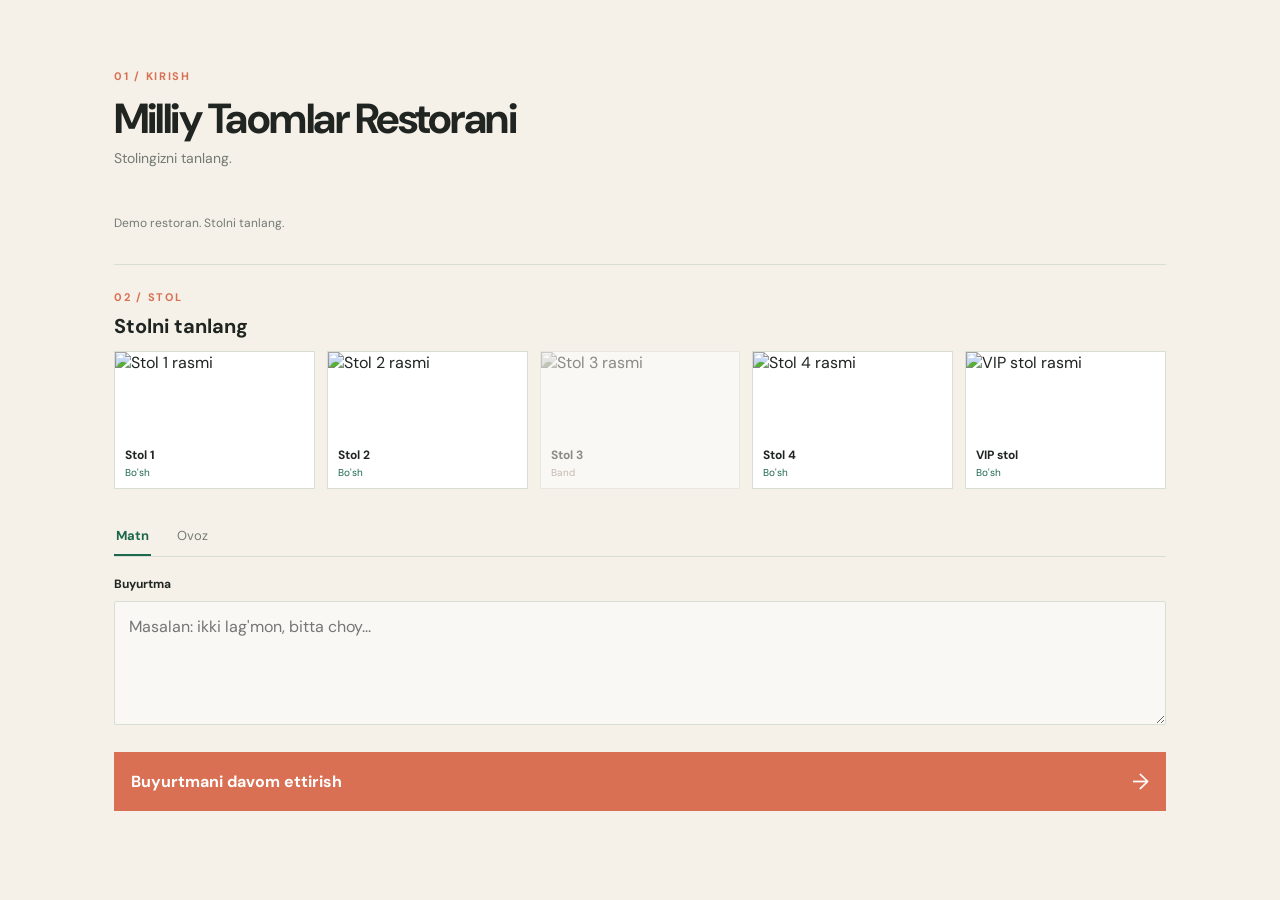
==== frontend/index.html @ a635c2cf "xff" ====
<!doctype html>
<html lang="uz">
<head>
  <meta charset="UTF-8" />
  <meta name="viewport" content="width=device-width, initial-scale=1.0" />
  <meta name="theme-color" content="#f5f1e9" />
  <title>VoiceKassa | Kirish</title>
  <link rel="stylesheet" href="styles.css" />
</head>
<body>
  <main class="shell tables-page">
    <section class="intro-panel">   
      <div class="brand-mark" aria-label="VoiceKassa">VK</div>
      <p class="eyebrow">UNIVERSAL VOICE SALES SYSTEM</p>
      <h1>Buyurtmani<br /><em>oson</em> boshlang.</h1>
      <p class="intro-copy">Stolni tanlang va buyurtmani ovoz yoki matn orqali yuboring.</p>
      <div class="status-line"><span class="status-dot"></span> Tizim tayyor</div>
    </section>

    <section class="entry-panel" aria-labelledby="restaurant-title">
      <div class="panel-heading">
        <span class="step-label">01 / KIRISH</span>
        <h2 id="restaurant-title">Milliy Taomlar Restorani</h2>
        <p>Stolingizni tanlang.</p>
      </div>

      <form id="entry-form" novalidate>
        <div class="scan-box" id="scan-box">
          <span class="scan-icon">⌁</span>
          <strong>QR kodni skaner qiling</strong>
          <small>Restoran QR kodi orqali menyu avtomatik ochiladi.</small>
          <button class="qr-button" type="button" id="qr-button">QR kodni tekshirish</button>
        </div>

        <p class="location-note" id="location-note">Restoran va stol ma’lumoti hali aniqlanmadi.</p>

        <section class="table-section" id="table-section" hidden aria-labelledby="table-title">
          <span class="step-label">02 / STOL</span>
          <h3 id="table-title">Stolni tanlang</h3>
          <div class="table-list" id="table-list"></div>
        </section>

        <section class="menu-section" id="menu-section" hidden aria-labelledby="menu-title">
          <div class="menu-heading">
            <span class="step-label">03 / MENYU</span>
            <h3 id="menu-title">Bugungi menyu</h3>
          </div>
          <div class="menu-list" id="menu-list"></div>
        </section>

        <input id="business-id" name="businessId" type="hidden" />
        <input id="table-id" name="tableId" type="hidden" />

        <div class="method-tabs" role="tablist" aria-label="Buyurtma kiritish usuli">
          <button type="button" class="method-tab active" data-method="text" role="tab" aria-selected="true">Matn</button>
          <button type="button" class="method-tab" data-method="voice" role="tab" aria-selected="false">Ovoz</button>
        </div>

        <label for="order-text">Buyurtma</label>
        <textarea id="order-text" name="transcriptText" rows="4" placeholder="Masalan: ikki lag'mon, bitta choy..."></textarea>
        <p class="voice-note" id="voice-note" hidden>Ovoz yozish keyingi bosqichda ulanadi.</p>

        <button class="primary-button" type="submit">
          <span>Buyurtmani davom ettirish</span><strong>→</strong>
        </button>
        <p class="form-message" id="form-message" role="status"></p>
      </form>
    </section>
  </main>
  <script src="app.js"></script>
</body>
</html>
---- frontend/styles.css ----
@import url('https://fonts.googleapis.com/css2?family=DM+Sans:wght@400;500;600;700&family=Playfair+Display:ital,wght@0,600;1,600&display=swap');

:root { --ink: #202522; --muted: #737a72; --paper: #f5f1e9; --panel: #fffdf8; --green: #1d684d; --line: #d9ded4; --coral: #d96f53; }
* { box-sizing: border-box; }
[hidden] { display: none !important; }
body { margin: 0; min-width: 320px; color: var(--ink); background: #dfe7dc; font-family: 'DM Sans', sans-serif; }
body::before { content: ''; position: fixed; inset: 0; pointer-events: none; opacity: .36; background-image: radial-gradient(#9aaa96 0.7px, transparent 0.7px); background-size: 18px 18px; }
.shell { position: relative; display: grid; grid-template-columns: minmax(280px, .9fr) minmax(360px, 1.1fr); max-width: 1100px; min-height: 680px; margin: 5vh auto; overflow: hidden; background: var(--paper); box-shadow: 0 24px 65px rgba(34, 54, 42, .16); }
.intro-panel { display: flex; flex-direction: column; justify-content: space-between; padding: clamp(30px, 6vw, 72px); background: var(--green); color: #f7f4e9; position: relative; overflow: hidden; }
.intro-panel::after { content: ''; position: absolute; width: 340px; height: 340px; right: -150px; bottom: -130px; border: 1px solid rgba(255,255,255,.25); border-radius: 50%; box-shadow: 0 0 0 34px rgba(255,255,255,.07), 0 0 0 68px rgba(255,255,255,.05); }
.brand-mark { display: grid; place-items: center; width: 47px; height: 47px; border: 1px solid rgba(255,255,255,.55); font-size: 14px; font-weight: 700; letter-spacing: 1px; }
.eyebrow, .step-label { margin: 0; font-size: 11px; letter-spacing: 1.7px; font-weight: 700; }
.intro-panel h1 { margin: 20px 0; font-size: clamp(40px, 5vw, 66px); line-height: .98; letter-spacing: -2px; font-weight: 600; }
.intro-panel h1 em { color: #e9bb76; font-family: 'Playfair Display', serif; font-weight: 600; }
.intro-copy { max-width: 260px; margin: 0; color: #d4e1d5; line-height: 1.7; font-size: 15px; }
.status-line { position: relative; z-index: 1; display: flex; align-items: center; gap: 9px; font-size: 12px; color: #d5e3d7; }
.status-dot { width: 8px; height: 8px; border-radius: 50%; background: #e9bb76; box-shadow: 0 0 0 5px rgba(233,187,118,.15); }
.back-link { position: relative; z-index: 1; color: #d4e1d5; font-size: 12px; text-decoration: none; }
.back-link:hover { color: white; }
.entry-panel { align-self: center; width: 100%; max-width: 520px; padding: clamp(32px, 7vw, 78px); }
.tables-page, .menu-page { grid-template-columns: 1fr; max-width: 1280px; min-height: 100vh; margin: 0 auto; }
.tables-page .intro-panel, .menu-page .intro-panel { display: none; }
.tables-page .entry-panel, .menu-page .entry-panel { align-self: start; max-width: 1180px; margin: 0 auto; padding: clamp(30px, 5vw, 72px); }
.tables-page .table-list { grid-template-columns: repeat(5, minmax(0, 1fr)); }
.menu-page .menu-list { grid-template-columns: repeat(3, minmax(0, 1fr)); }
.step-label { color: var(--coral); }
.panel-heading h2 { margin: 12px 0 8px; font-size: clamp(28px, 4vw, 42px); letter-spacing: -1.5px; line-height: 1.05; }
.panel-heading p { margin: 0 0 34px; color: var(--muted); font-size: 14px; }
form { display: grid; gap: 9px; }
label { margin-top: 8px; font-size: 12px; font-weight: 700; }
label span { color: var(--muted); font-weight: 400; }
input, textarea { width: 100%; border: 1px solid var(--line); border-radius: 2px; outline: none; background: rgba(255,255,255,.55); color: var(--ink); font: inherit; padding: 13px 14px; transition: border-color .2s, box-shadow .2s; }
textarea { resize: vertical; min-height: 100px; line-height: 1.5; }
input:focus, textarea:focus { border-color: var(--green); box-shadow: 0 0 0 3px rgba(29,104,77,.1); }
.table-row { display: grid; grid-template-columns: 1fr 48px; gap: 8px; }
.qr-button { border: 1px solid var(--green); background: transparent; color: var(--green); font-size: 25px; cursor: pointer; }
.qr-button:hover { background: var(--green); color: white; }
.scan-box { display: grid; gap: 7px; justify-items: center; padding: 25px 18px; border: 1px dashed #9db4a0; background: #f2f6ef; text-align: center; }
.scan-icon { display: grid; place-items: center; width: 42px; height: 42px; border: 1px solid var(--green); color: var(--green); font-size: 25px; }
.scan-box strong { font-size: 15px; }
.scan-box small, .location-note { color: var(--muted); font-size: 12px; }
.scan-box .qr-button { margin-top: 7px; padding: 10px 14px; font: inherit; font-size: 12px; }
.location-note { margin: 14px 0 0; }
.table-section, .menu-section { margin-top: 24px; padding-top: 20px; border-top: 1px solid var(--line); }
.table-section h3 { margin: 7px 0 12px; font-size: 20px; }
.table-list { display: grid; grid-template-columns: repeat(3, minmax(0, 1fr)); gap: 12px; }
.table-button { display: grid; grid-template-rows: 86px auto; padding: 0; overflow: hidden; border: 1px solid var(--line); background: white; color: var(--ink); cursor: pointer; font: inherit; text-align: left; }
.table-button img { width: 100%; height: 86px; object-fit: cover; }
.table-info { display: grid; gap: 3px; padding: 9px 10px; }
.table-info strong { font-size: 12px; }
.table-info small { color: var(--green); font-size: 10px; }
.table-button:hover, .table-button.selected { border-color: var(--green); box-shadow: 0 0 0 2px var(--green); }
.table-button:disabled { cursor: not-allowed; filter: grayscale(.8); }
.table-button:disabled .table-info small { color: var(--coral); }
.table-button:disabled { cursor: not-allowed; opacity: .5; }
.menu-heading h3 { margin: 7px 0 12px; font-size: 20px; }
.menu-list { display: grid; grid-template-columns: repeat(2, minmax(0, 1fr)); gap: 12px; }
.menu-item { display: grid; grid-template-columns: 62px 1fr; grid-template-rows: auto auto; gap: 2px 10px; overflow: hidden; padding: 0 10px 10px 0; border: 1px solid var(--line); background: white; font-size: 12px; }
.menu-item img { grid-row: 1 / 3; width: 62px; height: 76px; object-fit: cover; }
.food-info { display: grid; align-content: end; gap: 3px; min-width: 0; }
.food-info strong { overflow: hidden; text-overflow: ellipsis; white-space: nowrap; }
.food-info small { color: var(--muted); font-size: 10px; }
.menu-item b { color: var(--green); font-size: 11px; white-space: nowrap; }
.method-tabs { display: flex; gap: 7px; margin: 20px 0 2px; border-bottom: 1px solid var(--line); }
.method-tab { border: 0; border-bottom: 2px solid transparent; padding: 9px 2px 10px; margin-right: 17px; background: none; color: var(--muted); cursor: pointer; font: inherit; font-size: 13px; }
.method-tab.active { color: var(--green); border-bottom-color: var(--green); font-weight: 700; }
.primary-button { display: flex; justify-content: space-between; align-items: center; margin-top: 18px; padding: 15px 17px; border: 0; background: var(--coral); color: white; cursor: pointer; font: inherit; font-weight: 700; }
.primary-button strong { font-size: 22px; font-weight: 400; }
.primary-button:hover { background: #bf5942; }
.form-message, .voice-note { margin: 3px 0 0; color: var(--muted); font-size: 12px; }
@media (max-width: 700px) { .shell { grid-template-columns: 1fr; min-height: 100vh; margin: 0; box-shadow: none; } .intro-panel { min-height: 285px; padding: 28px 24px 30px; } .intro-panel h1 { margin: 14px 0 12px; font-size: 43px; } .intro-copy { font-size: 13px; } .entry-panel { padding: 38px 24px 44px; max-width: none; } .panel-heading p { margin-bottom: 24px; } }
@media (max-width: 900px) { .tables-page .table-list { grid-template-columns: repeat(4, minmax(0, 1fr)); } .menu-page .menu-list { grid-template-columns: repeat(2, minmax(0, 1fr)); } }
@media (max-width: 500px) { .menu-list { grid-template-columns: 1fr; } }
@media (max-width: 500px) { .table-list, .menu-list { grid-template-columns: repeat(2, minmax(0, 1fr)); gap: 9px; } .table-button { grid-template-rows: 72px auto; } .table-button img { height: 72px; } }
@media (max-width: 380px) { .intro-panel { min-height: 260px; } .intro-panel h1 { font-size: 37px; } .entry-panel { padding-inline: 18px; } }
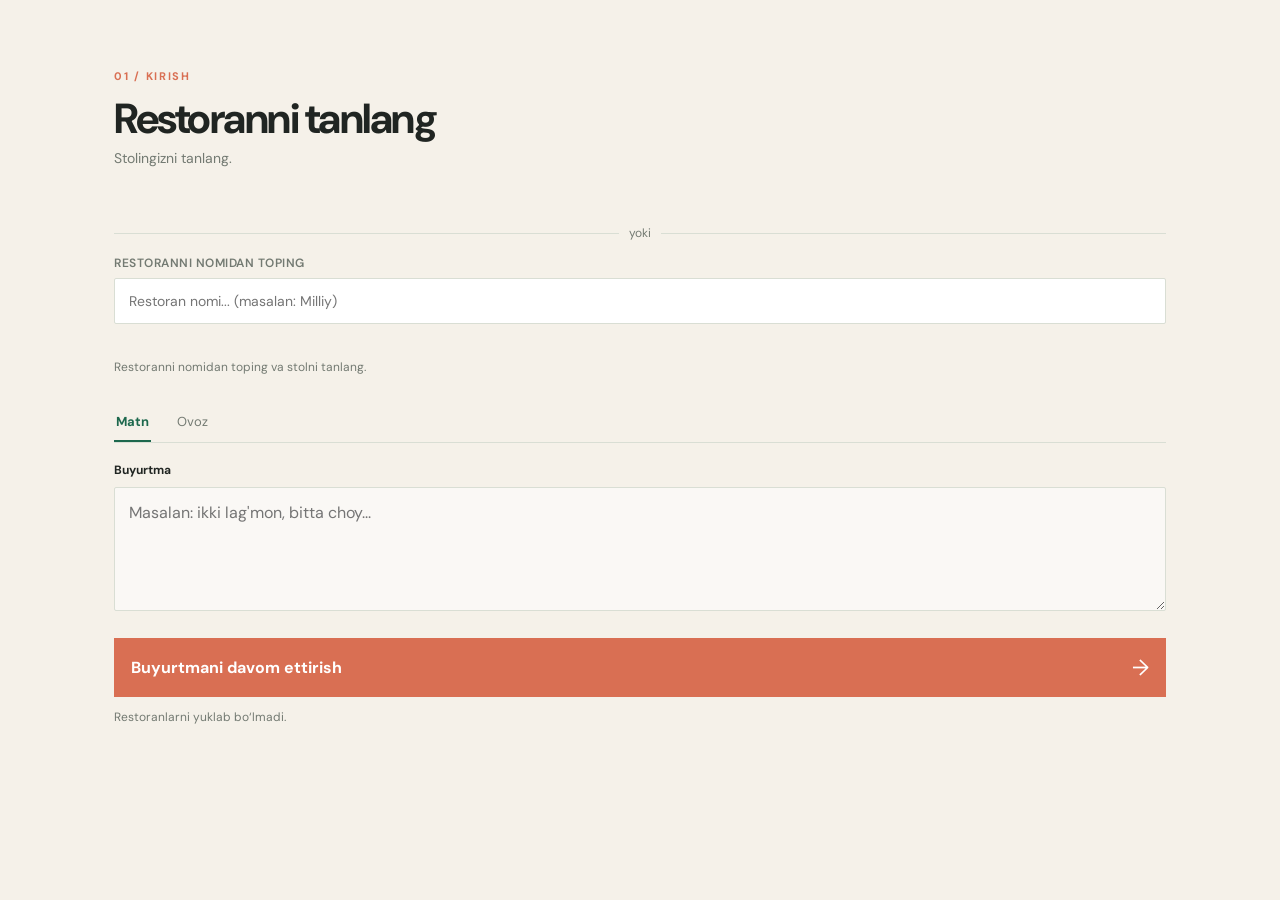
==== commit 894f8f70: "add" ====
--- a/frontend/index.html
+++ b/frontend/index.html
@@ -30,6 +30,15 @@
           <strong>QR kodni skaner qiling</strong>
           <small>Restoran QR kodi orqali menyu avtomatik ochiladi.</small>
           <button class="qr-button" type="button" id="qr-button">QR kodni tekshirish</button>
+        </div>
+
+        <div class="search-box" id="search-box">
+          <div class="search-divider"><span>yoki</span></div>
+          <label for="restaurant-search">Restoranni nomidan toping</label>
+          <div class="search-row">
+            <input id="restaurant-search" type="text" placeholder="Restoran nomi... (masalan: Milliy)" autocomplete="off" />
+          </div>
+          <div class="search-results" id="search-results" hidden></div>
         </div>
 
         <p class="location-note" id="location-note">Restoran va stol ma’lumoti hali aniqlanmadi.</p>
--- a/frontend/styles.css
+++ b/frontend/styles.css
@@ -41,6 +41,22 @@
 .scan-box small, .location-note { color: var(--muted); font-size: 12px; }
 .scan-box .qr-button { margin-top: 7px; padding: 10px 14px; font: inherit; font-size: 12px; }
 .location-note { margin: 14px 0 0; }
+/* Restoran nomi bo'yicha qidiruv (QR ishlamagan holat). */
+.search-box { margin-top: 18px; }
+.search-divider { display: flex; align-items: center; gap: 10px; margin: 6px 0 14px; color: var(--muted); font-size: 12px; }
+.search-divider::before, .search-divider::after { content: ""; flex: 1; height: 1px; background: var(--line); }
+.search-box label { display: block; margin-bottom: 7px; font-size: 12px; font-weight: 600; color: var(--muted); text-transform: uppercase; letter-spacing: .5px; }
+.search-row { display: grid; }
+.search-row input { width: 100%; padding: 13px 14px; border: 1px solid var(--line); background: white; color: var(--ink); font: inherit; font-size: 14px; }
+.search-row input:focus { outline: none; border-color: var(--green); box-shadow: 0 0 0 2px rgba(29,104,77,.18); }
+.search-results { display: grid; gap: 8px; margin-top: 12px; max-height: 260px; overflow-y: auto; }
+.search-result { display: grid; gap: 3px; padding: 11px 13px; border: 1px solid var(--line); background: white; color: var(--ink); cursor: pointer; text-align: left; font: inherit; transition: border-color .15s, box-shadow .15s; }
+.search-result:hover { border-color: var(--green); box-shadow: 0 0 0 2px rgba(29,104,77,.15); }
+.search-result strong { font-size: 14px; }
+.search-result small { color: var(--muted); font-size: 11px; }
+.search-hint { margin: 0; color: var(--muted); font-size: 13px; }
+/* Menyu sahifasidagi restoran nomi sarlavhasi. */
+.menu-page-title { margin-top: 2px; color: var(--green); }
 .table-section, .menu-section { margin-top: 24px; padding-top: 20px; border-top: 1px solid var(--line); }
 .table-section h3 { margin: 7px 0 12px; font-size: 20px; }
 .table-list { display: grid; grid-template-columns: repeat(3, minmax(0, 1fr)); gap: 12px; }
@@ -55,7 +71,37 @@
 .table-button:disabled { cursor: not-allowed; opacity: .5; }
 .menu-heading h3 { margin: 7px 0 12px; font-size: 20px; }
 .menu-list { display: grid; grid-template-columns: repeat(2, minmax(0, 1fr)); gap: 12px; }
-.menu-item { display: grid; grid-template-columns: 62px 1fr; grid-template-rows: auto auto; gap: 2px 10px; overflow: hidden; padding: 0 10px 10px 0; border: 1px solid var(--line); background: white; font-size: 12px; }
+.menu-item { display: grid; grid-template-columns: 62px 1fr; grid-template-rows: auto auto; gap: 2px 10px; overflow: hidden; padding: 0 10px 10px 0; border: 1px solid var(--line); background: white; font-size: 12px; position: relative; cursor: pointer; text-align: left; font-family: inherit; color: inherit; transition: border-color .15s, box-shadow .15s; }
+.menu-item:hover { border-color: var(--green); }
+.menu-item:focus-visible { outline: none; border-color: var(--green); box-shadow: 0 0 0 2px rgba(29,104,77,.25); }
+.menu-item.selected { border-color: var(--green); box-shadow: 0 0 0 2px var(--green); }
+.menu-item.selected .item-check { display: grid; }
+.item-check { display: none; place-items: center; position: absolute; top: 5px; right: 5px; width: 20px; height: 20px; border-radius: 50%; background: var(--green); color: #fff; font-size: 12px; font-weight: 700; line-height: 1; }
+.selection-note { margin: 14px 0 0; }
+/* Buyurtma qutisi: tanlov jadvali + yozish katagi bitta chiroyli ramkada. */
+.order-box { margin-top: 4px; overflow: hidden; border: 1px solid var(--line); border-radius: 2px; background: rgba(255,255,255,.55); transition: border-color .2s, box-shadow .2s; }
+.order-box:focus-within { border-color: var(--green); box-shadow: 0 0 0 3px rgba(29,104,77,.1); }
+.order-box .selection-note { margin: 0; }
+.order-box .order-items-table { border: 0; border-bottom: 1px solid var(--line); }
+.order-box #order-text { border: 0; border-radius: 0; background: transparent; }
+.order-box #order-text:focus { border-color: transparent; box-shadow: none; }
+/* "Buyurtma" yozuvi quti ichidagi bosh qismida turadi. */
+.order-box-head { padding: 9px 12px 0; }
+.order-box-head label { color: var(--muted); font-size: 11px; font-weight: 700; letter-spacing: .5px; text-transform: uppercase; }
+.order-items-table { width: 100%; border-collapse: collapse; font-size: 13px; background: #fff; border: 1px solid var(--line); }
+.order-items-table th, .order-items-table td { padding: 8px 10px; text-align: left; border-bottom: 1px solid var(--line); }
+.order-items-table thead th { background: #f2f6ef; color: var(--muted); font-size: 11px; letter-spacing: .5px; text-transform: uppercase; }
+.order-items-table .cell-qty { white-space: nowrap; }
+.order-items-table .cell-qty .qty-value { display: inline-block; min-width: 22px; text-align: center; font-weight: 600; }
+.order-items-table .cell-sum { text-align: right; white-space: nowrap; font-variant-numeric: tabular-nums; }
+.order-items-table tfoot td { font-weight: 700; border-top: 2px solid var(--line); border-bottom: 0; }
+.order-items-table tfoot td:last-child { text-align: right; }
+.qty-btn { width: 24px; height: 24px; border: 1px solid var(--line); border-radius: 50%; background: #fff; color: var(--green); font-size: 15px; line-height: 1; cursor: pointer; }
+.qty-btn:hover { border-color: var(--green); }
+.receipt { color: var(--ink); }
+.receipt strong { color: var(--green); }
+.receipt .order-items-table { margin: 10px 0 0; }
+.receipt-note { margin: 8px 0 0; font-size: 13px; color: var(--green); font-weight: 600; }
 .menu-item img { grid-row: 1 / 3; width: 62px; height: 76px; object-fit: cover; }
 .food-info { display: grid; align-content: end; gap: 3px; min-width: 0; }
 .food-info strong { overflow: hidden; text-overflow: ellipsis; white-space: nowrap; }
@@ -73,3 +119,130 @@
 @media (max-width: 500px) { .menu-list { grid-template-columns: 1fr; } }
 @media (max-width: 500px) { .table-list, .menu-list { grid-template-columns: repeat(2, minmax(0, 1fr)); gap: 9px; } .table-button { grid-template-rows: 72px auto; } .table-button img { height: 72px; } }
 @media (max-width: 380px) { .intro-panel { min-height: 260px; } .intro-panel h1 { font-size: 37px; } .entry-panel { padding-inline: 18px; } }
+.admin-body { min-height: 100vh; padding: 32px 20px; }
+.super-auth { max-width: 680px; margin: 12vh auto; }
+.super-auth h1 { margin: 10px 0; font-size: clamp(30px, 5vw, 52px); }
+.super-auth p { color: var(--muted); }
+.text-button { margin-top: 18px; padding: 0; border: 0; background: none; color: var(--green); cursor: pointer; font: inherit; font-size: 12px; text-decoration: underline; }
+.first-super-form { display: grid; grid-template-columns: 1fr 1fr; gap: 9px; margin-top: 18px; }
+.admin-shell { max-width: 1280px; margin: 0 auto; }
+.workspace-layout { display: grid; grid-template-columns: 235px minmax(0, 1fr); min-height: calc(100vh - 64px); border: 1px solid var(--line); background: var(--paper); }
+.workspace-sidebar { display: flex; flex-direction: column; border-right: 1px solid var(--line); background: #fbfaf5; }
+.workspace-brand { display: flex; align-items: center; gap: 10px; padding: 25px 20px; border-bottom: 1px solid var(--line); }
+.workspace-brand span { display: grid; place-items: center; width: 32px; height: 32px; background: var(--green); color: white; font-size: 11px; font-weight: 700; }
+.workspace-brand strong { font-size: 16px; }
+.workspace-nav { display: grid; gap: 3px; padding: 18px 10px; }
+.workspace-nav-item { display: grid; grid-template-columns: 24px 1fr 12px; align-items: center; gap: 7px; padding: 13px 10px; border: 0; border-left: 3px solid transparent; background: transparent; color: var(--ink); cursor: pointer; text-align: left; font: inherit; font-size: 12px; }
+.workspace-nav-item b { color: var(--muted); font-size: 18px; font-weight: 400; }
+.workspace-nav-item:hover, .workspace-nav-item.active { border-left-color: var(--green); background: #d9f6e7; color: var(--green); }
+.workspace-profile { display: grid; gap: 7px; margin-top: auto; padding: 18px 20px; border-top: 1px solid var(--line); }
+.workspace-profile small { color: var(--coral); font-size: 9px; font-weight: 700; letter-spacing: 1px; }
+.workspace-profile strong { font-size: 12px; }
+.workspace-profile .logout-button { justify-self: start; padding: 5px 0; border: 0; }
+.workspace-content { min-width: 0; padding: 0 30px 40px; }
+.workspace-content .admin-header { margin-top: 28px; }
+.workspace-content [data-view-panel] { margin-bottom: 0; }
+.admin-header { display: flex; justify-content: space-between; align-items: end; gap: 24px; margin: 20px 0 34px; }
+.admin-header h1 { margin: 10px 0 8px; font-size: clamp(32px, 5vw, 58px); letter-spacing: -2px; }
+.admin-header p { margin: 0; color: var(--muted); }
+.admin-back { color: var(--green); }
+.admin-grid { display: grid; grid-template-columns: repeat(3, minmax(0, 1fr)); gap: 16px; }
+.admin-card { padding: 26px; border: 1px solid var(--line); background: var(--panel); }
+.admin-card h2 { margin: 10px 0 22px; font-size: 21px; }
+.super-card { margin-bottom: 16px; }
+.role-heading, .owner-bar { display: flex; justify-content: space-between; align-items: start; gap: 20px; }
+.role-heading p { margin: -12px 0 22px; color: var(--muted); font-size: 13px; }
+.role-badge { padding: 7px 10px; background: #e9bb76; color: #4d3820; font-size: 10px; font-weight: 700; white-space: nowrap; }
+.super-form { display: grid; grid-template-columns: repeat(4, minmax(0, 1fr)); gap: 10px 14px; }
+.super-form > div { display: grid; gap: 6px; }
+.super-form .admin-button { align-self: end; }
+.owner-login { margin-bottom: 16px; }
+.login-form { display: grid; grid-template-columns: 1fr 1fr auto; gap: 10px; }
+.login-form .admin-button { min-width: 120px; }
+.owner-area { margin-top: 16px; }
+.owner-bar { margin-bottom: 16px; align-items: center; }
+.owner-bar h2 { margin: 8px 0 0; }
+.owner-stats { display: grid; grid-template-columns: repeat(3, 1fr); gap: 12px; margin-bottom: 16px; }
+.owner-stat { display: grid; gap: 8px; padding: 18px 20px; border: 1px solid var(--line); background: var(--green); color: white; }
+.owner-stat small { color: #d4e1d5; font-size: 12px; }
+.owner-stat strong { font-size: 30px; font-weight: 600; }
+.section-note { margin: -13px 0 18px; color: var(--muted); font-size: 12px; }
+.owner-workspace { display: grid; grid-template-columns: 220px minmax(0, 1fr); min-height: 640px; border: 1px solid var(--line); background: var(--paper); }
+.owner-sidebar { display: flex; flex-direction: column; border-right: 1px solid var(--line); background: #fbfaf5; }
+.owner-sidebar-title { display: flex; align-items: center; gap: 10px; padding: 20px 16px; border-bottom: 1px solid var(--line); }
+.owner-sidebar-title .brand-mark { flex: 0 0 34px; width: 34px; height: 34px; background: var(--green); color: white; font-size: 11px; }
+.owner-sidebar-title strong { font-size: 12px; line-height: 1.3; }
+.owner-nav { display: grid; gap: 3px; padding: 14px 9px; }
+.owner-nav-item { display: grid; grid-template-columns: 23px 1fr 12px; align-items: center; gap: 7px; padding: 13px 9px; border: 0; border-left: 3px solid transparent; background: transparent; color: var(--ink); cursor: pointer; text-align: left; font: inherit; font-size: 12px; }
+.owner-nav-item b { color: var(--muted); font-size: 18px; font-weight: 400; }
+.owner-nav-item:hover, .owner-nav-item.active { border-left-color: var(--green); background: #d9f6e7; color: var(--green); }
+.owner-logout { margin: auto 16px 18px; padding: 8px 0; border: 0; text-align: left; }
+.owner-content { min-width: 0; padding: 0 28px 34px; }
+.owner-content .owner-bar { margin-top: 27px; }
+.owner-placeholder { min-height: 300px; padding: 35px 0; }
+.owner-placeholder h2 { margin: 10px 0; font-size: 28px; }
+.owner-placeholder p { color: var(--muted); }
+.admin-card select { width: 100%; border: 1px solid var(--line); background: white; color: var(--ink); padding: 13px 14px; font: inherit; }
+.logout-button { border: 1px solid var(--line); padding: 10px 14px; background: transparent; color: var(--ink); cursor: pointer; font: inherit; }
+.logout-button:hover { border-color: var(--coral); color: var(--coral); }
+.admin-form { display: grid; gap: 8px; }
+.admin-form input[type="file"] { padding: 10px; font-size: 12px; }
+.image-preview { display: grid; place-items: center; min-height: 112px; margin: 4px 0 8px; overflow: hidden; border: 1px dashed #a9bbaa; background: #eef3ea; color: var(--muted); font-size: 12px; }
+.image-preview img { width: 100%; height: 100%; min-height: 112px; object-fit: cover; }
+.small-preview { min-height: 86px; }
+.small-preview img { min-height: 86px; }
+.admin-button { padding: 13px 14px; border: 0; background: var(--green); color: white; cursor: pointer; font: inherit; font-weight: 700; }
+.admin-button:hover { background: #15533c; }
+.admin-items { display: grid; gap: 8px; margin-top: 22px; }
+.admin-item { display: flex; align-items: center; gap: 10px; padding: 8px; border: 1px solid var(--line); background: white; }
+.admin-item img { width: 52px; height: 44px; object-fit: cover; }
+.admin-item span { display: grid; gap: 3px; }
+.admin-item small { color: var(--muted); font-size: 11px; }
+.super-admin-layout { display: grid; grid-template-columns: 320px minmax(0, 1fr); gap: 16px; }
+.restaurant-list-card, .restaurant-details { min-height: 520px; }
+.restaurant-list-card h2, .restaurant-details h2 { margin-bottom: 20px; }
+.restaurant-list { display: grid; gap: 8px; }
+.table-toolbar { display: flex; justify-content: space-between; align-items: end; gap: 16px; margin-bottom: 20px; }
+.table-toolbar h2 { margin: 8px 0 0; }
+.data-table-wrap { overflow-x: auto; border: 1px solid var(--line); }
+.data-table { width: 100%; min-width: 900px; border-collapse: collapse; font-size: 12px; }
+.data-table th { padding: 12px 10px; background: #eef3ea; color: var(--muted); font-size: 10px; font-weight: 700; text-align: left; white-space: nowrap; }
+.data-table td { padding: 13px 10px; border-top: 1px solid var(--line); white-space: nowrap; }
+.data-table tbody tr { cursor: pointer; transition: background .15s; }
+.data-table tbody tr:hover { background: #f2f6ef; }
+.data-table td small { display: block; margin-top: 4px; color: var(--muted); font-size: 10px; }
+.table-empty { padding: 35px !important; color: var(--muted); text-align: center; }
+.row-action { border: 1px solid var(--line); padding: 6px 9px; background: white; color: var(--green); cursor: pointer; font: inherit; font-size: 11px; }
+.status-pill { display: inline-block; padding: 5px 8px; font-size: 10px; font-weight: 700; }
+.status-pill.active { background: #d8f2e1; color: #176540; }
+.restaurant-option { display: grid; gap: 5px; padding: 13px; border: 1px solid var(--line); background: white; color: var(--ink); cursor: pointer; text-align: left; font: inherit; }
+.restaurant-option small { color: var(--muted); font-size: 11px; }
+.restaurant-option:hover, .restaurant-option.selected { border-color: var(--green); box-shadow: inset 4px 0 var(--green); }
+.detail-grid { display: grid; grid-template-columns: repeat(3, minmax(0, 1fr)); gap: 10px; }
+.detail-item { display: grid; gap: 5px; padding: 14px; background: #f2f6ef; }
+.detail-item small { color: var(--muted); font-size: 11px; }
+.detail-item strong { font-size: 14px; overflow-wrap: anywhere; }
+.admins-heading { margin: 34px 0 12px; }
+.admins-heading h3 { margin: 7px 0 0; font-size: 20px; }
+.wide-button { width: 100%; margin-top: 20px; }
+.admin-add-row { display: flex; align-items: center; justify-content: space-between; gap: 12px; margin: 16px 0 8px; }
+.admin-add-row strong { color: var(--muted); font-size: 12px; }
+.staff-row { justify-content: space-between; }
+.status-button { border: 0; padding: 7px 10px; cursor: pointer; font: inherit; font-size: 11px; font-weight: 700; }
+.status-button.active { background: #d8f2e1; color: #176540; }
+.status-button.passive { background: #f8ddd5; color: #a54834; }
+.staff-state { color: var(--green); font-size: 11px; font-weight: 700; }
+.popup-form { margin-top: 16px; }
+@media (max-width: 900px) { .super-form { grid-template-columns: repeat(2, minmax(0, 1fr)); } .admin-grid { grid-template-columns: 1fr 1fr; } .restaurant-card { grid-column: 1 / -1; } }
+@media (max-width: 560px) { .admin-body { padding: 20px 14px; } .admin-header { align-items: start; flex-direction: column; } .super-form, .login-form, .admin-grid, .owner-stats { grid-template-columns: 1fr; } .admin-grid { display: grid; } .restaurant-card { grid-column: auto; } .admin-card { padding: 20px; } .role-heading, .owner-bar { flex-direction: column; } .owner-workspace { grid-template-columns: 1fr; } .owner-sidebar { border-right: 0; border-bottom: 1px solid var(--line); } .owner-nav { grid-template-columns: repeat(4, 1fr); } .owner-nav-item { grid-template-columns: 1fr; justify-items: center; border-left: 0; border-bottom: 3px solid transparent; padding: 10px 4px; text-align: center; } .owner-nav-item b { display: none; } .owner-nav-item:hover, .owner-nav-item.active { border-left: 0; border-bottom-color: var(--green); } .owner-logout { display: none; } .owner-content { padding-inline: 16px; } }
+@media (max-width: 760px) { .super-admin-layout { grid-template-columns: 1fr; } .restaurant-list-card, .restaurant-details { min-height: auto; } .detail-grid { grid-template-columns: repeat(2, minmax(0, 1fr)); } }
+@media (max-width: 700px) { .workspace-layout { grid-template-columns: 1fr; border: 0; } .workspace-sidebar { border-right: 0; border-bottom: 1px solid var(--line); } .workspace-brand { padding: 16px 20px; } .workspace-nav { grid-template-columns: repeat(3, 1fr); padding: 8px; } .workspace-nav-item { grid-template-columns: 1fr; justify-items: center; border-left: 0; border-bottom: 3px solid transparent; padding: 10px 5px; text-align: center; } .workspace-nav-item b { display: none; } .workspace-nav-item:hover, .workspace-nav-item.active { border-bottom-color: var(--green); border-left: 0; } .workspace-profile { display: none; } .workspace-content { padding: 0 14px 28px; } }
+@media (max-width: 420px) { .detail-grid { grid-template-columns: 1fr; } }
+@media (max-width: 1100px) {
+	.admin-body { min-width: 1100px; overflow-x: auto; }
+	.admin-body .admin-shell { min-width: 1040px; }
+	.admin-body .workspace-layout { grid-template-columns: 235px minmax(760px, 1fr); }
+	.admin-body .admin-grid { grid-template-columns: repeat(3, minmax(0, 1fr)); }
+	.admin-body .super-admin-layout { grid-template-columns: 320px minmax(0, 1fr); }
+	.admin-body .owner-workspace { grid-template-columns: 220px minmax(760px, 1fr); }
+}
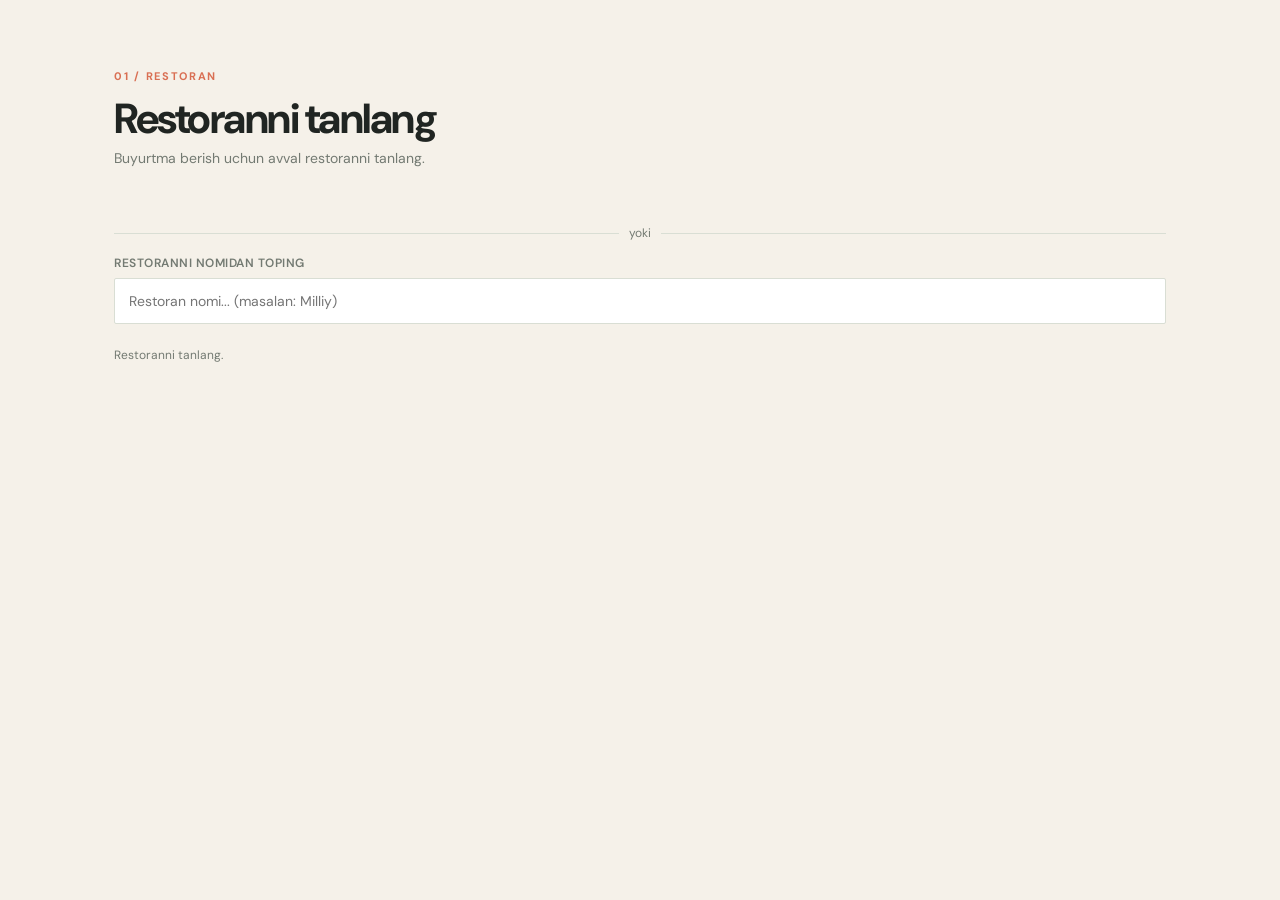
==== commit 6ecd2ccc: "xff" ====
--- a/frontend/index.html
+++ b/frontend/index.html
@@ -4,7 +4,7 @@
   <meta charset="UTF-8" />
   <meta name="viewport" content="width=device-width, initial-scale=1.0" />
   <meta name="theme-color" content="#f5f1e9" />
-  <title>VoiceKassa | Kirish</title>
+  <title>VoiceKassa | Restoran tanlash</title>
   <link rel="stylesheet" href="styles.css" />
 </head>
 <body>
@@ -13,22 +13,22 @@
       <div class="brand-mark" aria-label="VoiceKassa">VK</div>
       <p class="eyebrow">UNIVERSAL VOICE SALES SYSTEM</p>
       <h1>Buyurtmani<br /><em>oson</em> boshlang.</h1>
-      <p class="intro-copy">Stolni tanlang va buyurtmani ovoz yoki matn orqali yuboring.</p>
+      <p class="intro-copy">Restoranni tanlang, keyin stolni belgilab buyurtma bering.</p>
       <div class="status-line"><span class="status-dot"></span> Tizim tayyor</div>
     </section>
 
     <section class="entry-panel" aria-labelledby="restaurant-title">
       <div class="panel-heading">
-        <span class="step-label">01 / KIRISH</span>
-        <h2 id="restaurant-title">Milliy Taomlar Restorani</h2>
-        <p>Stolingizni tanlang.</p>
+        <span class="step-label">01 / RESTORAN</span>
+        <h2 id="restaurant-title">Restoranni tanlang</h2>
+        <p>Buyurtma berish uchun avval restoranni tanlang.</p>
       </div>
 
       <form id="entry-form" novalidate>
         <div class="scan-box" id="scan-box">
           <span class="scan-icon">⌁</span>
           <strong>QR kodni skaner qiling</strong>
-          <small>Restoran QR kodi orqali menyu avtomatik ochiladi.</small>
+          <small>Restoran QR kodi orqali to'g'ridan-to'g'ri stol tanlash ochiladi.</small>
           <button class="qr-button" type="button" id="qr-button">QR kodni tekshirish</button>
         </div>
 
@@ -41,37 +41,9 @@
           <div class="search-results" id="search-results" hidden></div>
         </div>
 
-        <p class="location-note" id="location-note">Restoran va stol ma’lumoti hali aniqlanmadi.</p>
-
-        <section class="table-section" id="table-section" hidden aria-labelledby="table-title">
-          <span class="step-label">02 / STOL</span>
-          <h3 id="table-title">Stolni tanlang</h3>
-          <div class="table-list" id="table-list"></div>
-        </section>
-
-        <section class="menu-section" id="menu-section" hidden aria-labelledby="menu-title">
-          <div class="menu-heading">
-            <span class="step-label">03 / MENYU</span>
-            <h3 id="menu-title">Bugungi menyu</h3>
-          </div>
-          <div class="menu-list" id="menu-list"></div>
-        </section>
+        <p class="location-note" id="location-note">Restoranni tanlang.</p>
 
         <input id="business-id" name="businessId" type="hidden" />
-        <input id="table-id" name="tableId" type="hidden" />
-
-        <div class="method-tabs" role="tablist" aria-label="Buyurtma kiritish usuli">
-          <button type="button" class="method-tab active" data-method="text" role="tab" aria-selected="true">Matn</button>
-          <button type="button" class="method-tab" data-method="voice" role="tab" aria-selected="false">Ovoz</button>
-        </div>
-
-        <label for="order-text">Buyurtma</label>
-        <textarea id="order-text" name="transcriptText" rows="4" placeholder="Masalan: ikki lag'mon, bitta choy..."></textarea>
-        <p class="voice-note" id="voice-note" hidden>Ovoz yozish keyingi bosqichda ulanadi.</p>
-
-        <button class="primary-button" type="submit">
-          <span>Buyurtmani davom ettirish</span><strong>→</strong>
-        </button>
         <p class="form-message" id="form-message" role="status"></p>
       </form>
     </section>
--- a/frontend/styles.css
+++ b/frontend/styles.css
@@ -23,6 +23,12 @@
 .tables-page .entry-panel, .menu-page .entry-panel { align-self: start; max-width: 1180px; margin: 0 auto; padding: clamp(30px, 5vw, 72px); }
 .tables-page .table-list { grid-template-columns: repeat(5, minmax(0, 1fr)); }
 .menu-page .menu-list { grid-template-columns: repeat(3, minmax(0, 1fr)); }
+/* Menyu sahifasi: chapda scroll bo'luvchi menyu, o'ngda doimiy (sticky) buyurtma
+   qutisi. Menyu o'zi ichkarida aylanadi — butun sahqa tepa/pastga sakramaydi. */
+.menu-page .shell { overflow: visible; }
+.menu-layout { display: grid; grid-template-columns: minmax(0, 1fr) 360px; gap: 28px; align-items: start; }
+.menu-page .menu-section { max-height: calc(100vh - 235px); overflow-y: auto; padding-right: 6px; }
+.order-side { position: sticky; top: 24px; align-self: start; }
 .step-label { color: var(--coral); }
 .panel-heading h2 { margin: 12px 0 8px; font-size: clamp(28px, 4vw, 42px); letter-spacing: -1.5px; line-height: 1.05; }
 .panel-heading p { margin: 0 0 34px; color: var(--muted); font-size: 14px; }
@@ -49,11 +55,15 @@
 .search-row { display: grid; }
 .search-row input { width: 100%; padding: 13px 14px; border: 1px solid var(--line); background: white; color: var(--ink); font: inherit; font-size: 14px; }
 .search-row input:focus { outline: none; border-color: var(--green); box-shadow: 0 0 0 2px rgba(29,104,77,.18); }
-.search-results { display: grid; gap: 8px; margin-top: 12px; max-height: 260px; overflow-y: auto; }
-.search-result { display: grid; gap: 3px; padding: 11px 13px; border: 1px solid var(--line); background: white; color: var(--ink); cursor: pointer; text-align: left; font: inherit; transition: border-color .15s, box-shadow .15s; }
-.search-result:hover { border-color: var(--green); box-shadow: 0 0 0 2px rgba(29,104,77,.15); }
-.search-result strong { font-size: 14px; }
-.search-result small { color: var(--muted); font-size: 11px; }
+.search-results { display: grid; gap: 8px; margin-top: 12px; max-height: 320px; overflow-y: auto; }
+.search-result { display: flex; align-items: center; gap: 12px; width: 100%; padding: 10px 12px; border: 1px solid var(--line); border-radius: 10px; background: white; color: var(--ink); cursor: pointer; text-align: left; font: inherit; transition: border-color .15s, box-shadow .15s, background .15s; }
+.search-result:hover { border-color: var(--green); box-shadow: 0 0 0 2px rgba(29,104,77,.15); background: #fbfdfb; }
+.search-result-icon { flex: 0 0 auto; display: grid; place-items: center; width: 38px; height: 38px; border-radius: 9px; background: rgba(29,104,77,.1); color: var(--green); font-size: 16px; font-weight: 700; }
+.search-result-body { display: grid; gap: 2px; flex: 1 1 auto; min-width: 0; }
+.search-result-body strong { font-size: 14px; }
+.search-result-body small { color: var(--muted); font-size: 11px; }
+.search-result-arrow { flex: 0 0 auto; color: var(--muted); font-size: 16px; transition: transform .15s, color .15s; }
+.search-result:hover .search-result-arrow { color: var(--green); transform: translateX(3px); }
 .search-hint { margin: 0; color: var(--muted); font-size: 13px; }
 /* Menyu sahifasidagi restoran nomi sarlavhasi. */
 .menu-page-title { margin-top: 2px; color: var(--green); }
@@ -70,6 +80,15 @@
 .table-button:disabled .table-info small { color: var(--coral); }
 .table-button:disabled { cursor: not-allowed; opacity: .5; }
 .menu-heading h3 { margin: 7px 0 12px; font-size: 20px; }
+/* Menyu bo'limlari (tablar): Ovqatlar / Ichimliklar / Mevalar / Shirinliklar.
+   Tepada gorizontal tugmalar — bosilganda shu bo'lim ochiladi. sticky: menyu
+   aylanganda tablar tepada qotib qoladi, pastdagi taomlar ro'yxati suriladi. */
+.menu-tabs { display: flex; flex-wrap: wrap; gap: 8px; margin: 0 0 14px; padding: 8px 4px; position: sticky; top: 0; z-index: 2; background: var(--paper); }
+.menu-tab { border: 1px solid var(--line); background: #fff; color: var(--ink); padding: 9px 20px; border-radius: 999px; font: inherit; font-size: 14px; font-weight: 600; cursor: pointer; transition: border-color .15s, background .15s, color .15s; }
+.menu-tab:hover { border-color: var(--green); color: var(--green); }
+.menu-tab.active { background: var(--green); border-color: var(--green); color: #fff; }
+#menu-list { display: block; }
+.menu-panel[hidden] { display: none; }
 .menu-list { display: grid; grid-template-columns: repeat(2, minmax(0, 1fr)); gap: 12px; }
 .menu-item { display: grid; grid-template-columns: 62px 1fr; grid-template-rows: auto auto; gap: 2px 10px; overflow: hidden; padding: 0 10px 10px 0; border: 1px solid var(--line); background: white; font-size: 12px; position: relative; cursor: pointer; text-align: left; font-family: inherit; color: inherit; transition: border-color .15s, box-shadow .15s; }
 .menu-item:hover { border-color: var(--green); }
@@ -115,7 +134,7 @@
 .primary-button:hover { background: #bf5942; }
 .form-message, .voice-note { margin: 3px 0 0; color: var(--muted); font-size: 12px; }
 @media (max-width: 700px) { .shell { grid-template-columns: 1fr; min-height: 100vh; margin: 0; box-shadow: none; } .intro-panel { min-height: 285px; padding: 28px 24px 30px; } .intro-panel h1 { margin: 14px 0 12px; font-size: 43px; } .intro-copy { font-size: 13px; } .entry-panel { padding: 38px 24px 44px; max-width: none; } .panel-heading p { margin-bottom: 24px; } }
-@media (max-width: 900px) { .tables-page .table-list { grid-template-columns: repeat(4, minmax(0, 1fr)); } .menu-page .menu-list { grid-template-columns: repeat(2, minmax(0, 1fr)); } }
+@media (max-width: 900px) { .tables-page .table-list { grid-template-columns: repeat(4, minmax(0, 1fr)); } .menu-page .menu-list { grid-template-columns: repeat(2, minmax(0, 1fr)); } .menu-layout { grid-template-columns: 1fr; gap: 20px; } .menu-page .menu-section { max-height: 60vh; } .order-side { position: static; } }
 @media (max-width: 500px) { .menu-list { grid-template-columns: 1fr; } }
 @media (max-width: 500px) { .table-list, .menu-list { grid-template-columns: repeat(2, minmax(0, 1fr)); gap: 9px; } .table-button { grid-template-rows: 72px auto; } .table-button img { height: 72px; } }
 @media (max-width: 380px) { .intro-panel { min-height: 260px; } .intro-panel h1 { font-size: 37px; } .entry-panel { padding-inline: 18px; } }
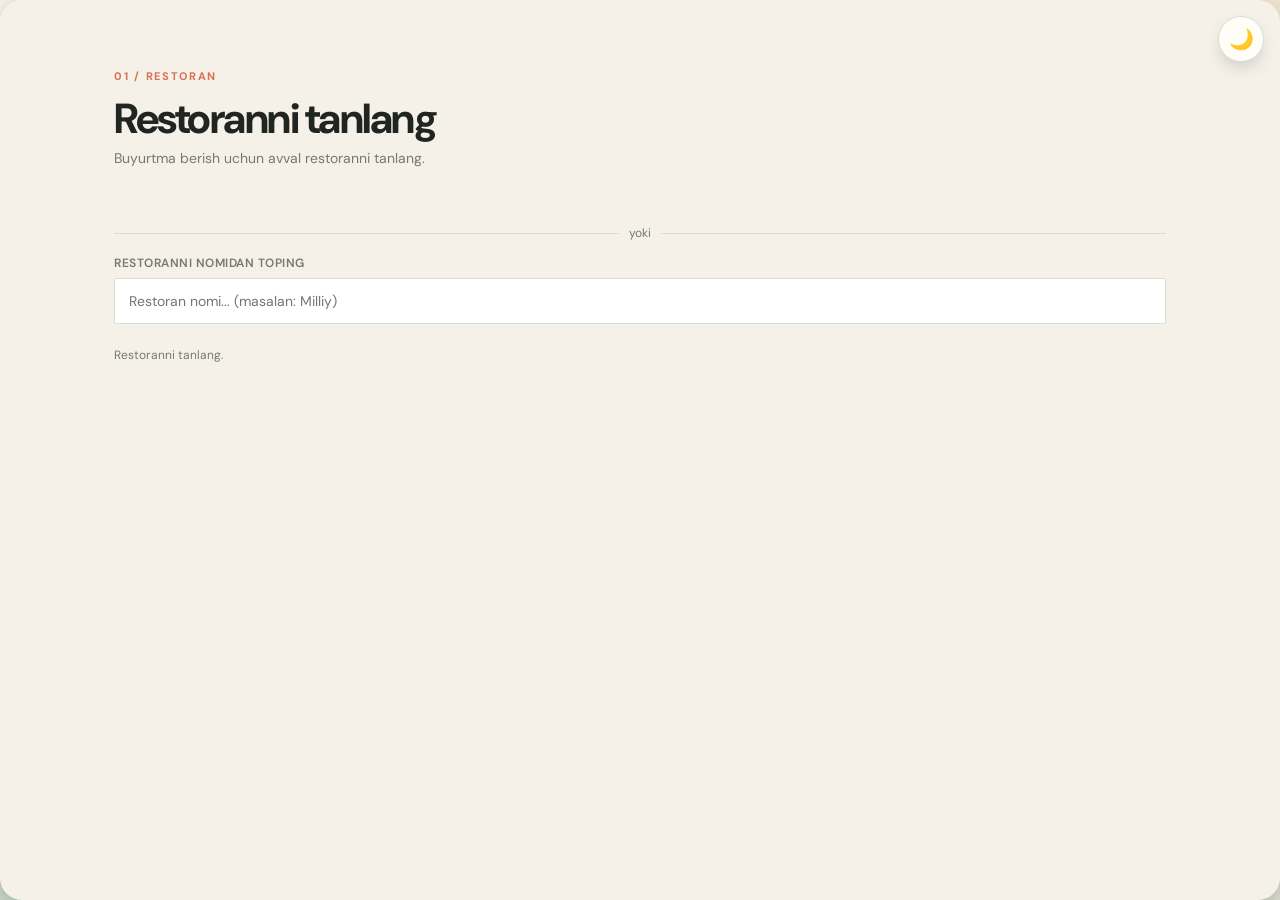
==== commit ab21095a: "xffff" ====
--- a/frontend/index.html
+++ b/frontend/index.html
@@ -5,11 +5,17 @@
   <meta name="viewport" content="width=device-width, initial-scale=1.0" />
   <meta name="theme-color" content="#f5f1e9" />
   <title>VoiceKassa | Restoran tanlash</title>
+  <script>
+    // Kun/Tun (light/dark) rejimini sahifa chizilishidan OLDIN qo'llaymiz — miltillash bo'lmasligi uchun.
+    // Admin panellar bilan bir xil localStorage kaliti (vk_theme) ishlatiladi.
+    try { document.documentElement.dataset.theme = localStorage.getItem("vk_theme") === "dark" ? "dark" : "light"; } catch (e) {}
+  </script>
   <link rel="stylesheet" href="styles.css" />
 </head>
 <body>
+  <button class="theme-toggle" id="theme-toggle" type="button" title="Kun/Tun rejimini almashtirish" aria-label="Kun/Tun rejimini almashtirish">🌙</button>
   <main class="shell tables-page">
-    <section class="intro-panel">   
+    <section class="intro-panel"> 
       <div class="brand-mark" aria-label="VoiceKassa">VK</div>
       <p class="eyebrow">UNIVERSAL VOICE SALES SYSTEM</p>
       <h1>Buyurtmani<br /><em>oson</em> boshlang.</h1>
--- a/frontend/styles.css
+++ b/frontend/styles.css
@@ -1,12 +1,13 @@
 @import url('https://fonts.googleapis.com/css2?family=DM+Sans:wght@400;500;600;700&family=Playfair+Display:ital,wght@0,600;1,600&display=swap');
 
 :root { --ink: #202522; --muted: #737a72; --paper: #f5f1e9; --panel: #fffdf8; --green: #1d684d; --line: #d9ded4; --coral: #d96f53; }
+html[data-theme='dark'] { color-scheme: dark; }
 * { box-sizing: border-box; }
 [hidden] { display: none !important; }
-body { margin: 0; min-width: 320px; color: var(--ink); background: #dfe7dc; font-family: 'DM Sans', sans-serif; }
-body::before { content: ''; position: fixed; inset: 0; pointer-events: none; opacity: .36; background-image: radial-gradient(#9aaa96 0.7px, transparent 0.7px); background-size: 18px 18px; }
-.shell { position: relative; display: grid; grid-template-columns: minmax(280px, .9fr) minmax(360px, 1.1fr); max-width: 1100px; min-height: 680px; margin: 5vh auto; overflow: hidden; background: var(--paper); box-shadow: 0 24px 65px rgba(34, 54, 42, .16); }
-.intro-panel { display: flex; flex-direction: column; justify-content: space-between; padding: clamp(30px, 6vw, 72px); background: var(--green); color: #f7f4e9; position: relative; overflow: hidden; }
+body { margin: 0; min-width: 320px; color: var(--ink); background-color: #eef2e6; background-image: radial-gradient(1100px 620px at 100% -12%, rgba(233,187,118,.30), transparent 58%), radial-gradient(980px 720px at -12% 112%, rgba(29,104,77,.22), transparent 56%), radial-gradient(760px 520px at 78% 108%, rgba(217,111,83,.16), transparent 60%), linear-gradient(165deg, #f8f4ec 0%, #eff3e6 52%, #e4eadb 100%); background-attachment: fixed; font-family: 'DM Sans', sans-serif; }
+body::before { content: ''; position: fixed; inset: 0; pointer-events: none; opacity: .5; background-image: url("data:image/svg+xml,%3Csvg xmlns='http://www.w3.org/2000/svg' width='180' height='180'%3E%3Cfilter id='n'%3E%3CfeTurbulence type='fractalNoise' baseFrequency='0.85' numOctaves='3' stitchTiles='stitch'/%3E%3C/filter%3E%3Crect width='100%25' height='100%25' filter='url(%23n)' opacity='0.32'/%3E%3C/svg%3E"); }
+.shell { position: relative; display: grid; grid-template-columns: minmax(280px, .9fr) minmax(360px, 1.1fr); max-width: 1100px; min-height: 680px; margin: 5vh auto; overflow: hidden; background: var(--paper); border-radius: 22px; box-shadow: 0 30px 70px -22px rgba(16, 54, 40, .38), 0 2px 10px rgba(16, 54, 40, .10); }
+.intro-panel { display: flex; flex-direction: column; justify-content: space-between; padding: clamp(30px, 6vw, 72px); background: radial-gradient(520px 320px at 85% 6%, rgba(233,187,118,.20), transparent 60%), linear-gradient(160deg, #22734f 0%, #134c39 100%); color: #f7f4e9; position: relative; overflow: hidden; }
 .intro-panel::after { content: ''; position: absolute; width: 340px; height: 340px; right: -150px; bottom: -130px; border: 1px solid rgba(255,255,255,.25); border-radius: 50%; box-shadow: 0 0 0 34px rgba(255,255,255,.07), 0 0 0 68px rgba(255,255,255,.05); }
 .brand-mark { display: grid; place-items: center; width: 47px; height: 47px; border: 1px solid rgba(255,255,255,.55); font-size: 14px; font-weight: 700; letter-spacing: 1px; }
 .eyebrow, .step-label { margin: 0; font-size: 11px; letter-spacing: 1.7px; font-weight: 700; }
@@ -26,6 +27,42 @@
 /* Menyu sahifasi: chapda scroll bo'luvchi menyu, o'ngda doimiy (sticky) buyurtma
    qutisi. Menyu o'zi ichkarida aylanadi — butun sahqa tepa/pastga sakramaydi. */
 .menu-page .shell { overflow: visible; }
+/* Yuqoridagi doimiy panel: chapda "Stolni almashtirish", o'ngda kun/tun tugmasi.
+   Sticky — menyu aylanganda ham tepada qotib turadi va foydalanuvchi istalgan
+   paytda stolni almashtirib ro'yxatga qayta oladi. */
+.menu-topbar {
+  position: sticky;
+  top: 0;
+  z-index: 50;
+  display: flex;
+  align-items: center;
+  justify-content: space-between;
+  gap: 12px;
+  margin-bottom: 14px;
+  padding: 12px 20px;
+  border: 1px solid var(--line);
+  border-radius: 12px;
+  background: var(--panel);
+  box-shadow: 0 10px 30px -22px rgba(0, 0, 0, .5);
+}
+.menu-back-link {
+  color: var(--green);
+  font-size: 14px;
+  font-weight: 600;
+  text-decoration: none;
+  white-space: nowrap;
+}
+.menu-back-link:hover { text-decoration: underline; }
+/* Topbar ichidagi kun/tun tugmasi oqimda (static) turadi — ekran burchagida suzmaydi. */
+.menu-topbar .theme-toggle {
+  position: static;
+  top: auto;
+  right: auto;
+  z-index: auto;
+  width: 40px;
+  height: 40px;
+  font-size: 18px;
+}
 .menu-layout { display: grid; grid-template-columns: minmax(0, 1fr) 360px; gap: 28px; align-items: start; }
 .menu-page .menu-section { max-height: calc(100vh - 235px); overflow-y: auto; padding-right: 6px; }
 .order-side { position: sticky; top: 24px; align-self: start; }
@@ -265,3 +302,107 @@
 	.admin-body .super-admin-layout { grid-template-columns: 320px minmax(0, 1fr); }
 	.admin-body .owner-workspace { grid-template-columns: 220px minmax(760px, 1fr); }
 }
+
+/* ============================================================
+   Kun/Tun (light/dark) almashtiruvchi tugma
+   ============================================================ */
+.theme-toggle {
+  position: fixed;
+  top: 16px;
+  right: 16px;
+  z-index: 60;
+  width: 46px;
+  height: 46px;
+  display: grid;
+  place-items: center;
+  border: 1px solid var(--line);
+  border-radius: 50%;
+  background: var(--panel);
+  box-shadow: 0 8px 22px -10px rgba(0, 0, 0, .4);
+  font-size: 20px;
+  line-height: 1;
+  cursor: pointer;
+  transition: transform .15s, box-shadow .15s, background .2s, border-color .2s;
+}
+.theme-toggle:hover { transform: translateY(-1px) scale(1.06); box-shadow: 0 12px 26px -10px rgba(0, 0, 0, .5); }
+.theme-toggle:active { transform: scale(.96); }
+
+/* ============================================================
+   Kun/Tun (light/dark) rejim — mijoz sahifalari (index/tables/menu)
+   Admin panellar bilan bir xil: <html data-theme="dark"> + localStorage vk_theme
+   ============================================================ */
+html[data-theme='dark'] {
+  --paper: #0f1216;
+  --panel: #181d24;
+  --ink: #e8ebf0;
+  --muted: #99a3af;
+  --green: #3cb683;
+  --line: #2b323b;
+  --coral: #e08a6f;
+  color-scheme: dark;
+}
+html[data-theme='dark'] body {
+  background:
+    radial-gradient(1200px 700px at 100% -10%, rgba(60, 182, 131, .16), transparent 55%),
+    radial-gradient(980px 640px at -10% 110%, rgba(86, 78, 168, .28), transparent 55%),
+    radial-gradient(1000px 680px at 110% 110%, rgba(176, 74, 47, .16), transparent 55%),
+    linear-gradient(180deg, #12161c 0%, #0c0f14 100%);
+}
+html[data-theme='dark'] .shell { background: var(--panel); box-shadow: 0 46px 100px -60px rgba(0, 0, 0, .95); }
+html[data-theme='dark'] .intro-panel { background: linear-gradient(160deg, #17352b 0%, #10241d 55%, #0b1c17 100%); }
+html[data-theme='dark'] .intro-panel::before { background: radial-gradient(620px 420px at 100% 0%, rgba(201, 162, 75, .32), transparent 60%); }
+html[data-theme='dark'] .eyebrow,
+html[data-theme='dark'] .intro-panel p { color: #b9c6bd; }
+html[data-theme='dark'] .intro-panel em { color: var(--green); }
+
+/* Formal va maydonlar */
+html[data-theme='dark'] input,
+html[data-theme='dark'] textarea { background: rgba(255, 255, 255, .05); border-color: var(--line); color: var(--ink); }
+html[data-theme='dark'] input::placeholder,
+html[data-theme='dark'] textarea::placeholder { color: #6c7683; }
+html[data-theme='dark'] input:focus,
+html[data-theme='dark'] textarea:focus { border-color: var(--green); box-shadow: 0 0 0 3px rgba(60, 182, 131, .18); }
+
+/* Karta/tugma uslublaridagi qattiq oq fonlar */
+html[data-theme='dark'] .table-button,
+html[data-theme='dark'] .menu-item,
+html[data-theme='dark'] .search-result,
+html[data-theme='dark'] .restaurant-option,
+html[data-theme='dark'] .row-action,
+html[data-theme='dark'] .search-row input { background: #141920; color: var(--ink); }
+html[data-theme='dark'] .table-button,
+html[data-theme='dark'] .menu-item,
+html[data-theme='dark'] .search-result,
+html[data-theme='dark'] .restaurant-option { border-color: var(--line); }
+html[data-theme='dark'] .table-info small { color: var(--green); }
+
+html[data-theme='dark'] .scan-box { background: #131922; border-color: #33413c; }
+html[data-theme='dark'] .detail-item,
+html[data-theme='dark'] .data-table tbody tr:hover,
+html[data-theme='dark'] .admin-item { background: #131922; }
+
+html[data-theme='dark'] .order-box { background: rgba(255, 255, 255, .03); border-color: var(--line); }
+html[data-theme='dark'] .menu-tabs { background: var(--panel); }
+html[data-theme='dark'] .menu-tab { border-color: var(--line); background: #141920; color: var(--ink); }
+html[data-theme='dark'] .menu-tab.active { background: var(--green); border-color: var(--green); color: #08251b; }
+
+html[data-theme='dark'] .data-table th { background: #131a22; color: var(--muted); border-bottom-color: var(--line); }
+html[data-theme='dark'] .status-pill.active { background: #173d2f; color: var(--green); }
+html[data-theme='dark'] .status-button.active { background: #173d2f; color: var(--green); }
+html[data-theme='dark'] .status-button.passive { background: #3a211b; color: #e6a290; }
+html[data-theme='dark'] .search-divider::before,
+html[data-theme='dark'] .search-divider::after { background: var(--line); }
+html[data-theme='dark'] .selection-note { background: var(--panel); }
+  /* Tanlangan buyurtmalar jadvali (Buyurtma qutisi) — oq fondan to'qqa o'tkazamiz */
+  html[data-theme='dark'] .order-items-table { background: #141920; border-color: var(--line); }
+  html[data-theme='dark'] .order-items-table thead th { background: #1a212a; color: var(--muted); }
+  html[data-theme='dark'] .order-items-table th,
+  html[data-theme='dark'] .order-items-table td { border-bottom-color: var(--line); }
+  html[data-theme='dark'] .order-items-table tfoot td { border-top-color: var(--line); color: var(--ink); }
+  html[data-theme='dark'] .order-box .order-items-table { border-bottom-color: var(--line); }
+  html[data-theme='dark'] .qty-btn { background: #141920; border-color: var(--line); color: var(--green); }
+
+/* Yorqin matnlar tun rejimda to'qroq yashil bilan */
+html[data-theme='dark'] .menu-item b,
+html[data-theme='dark'] .staff-state { color: var(--green); }
+
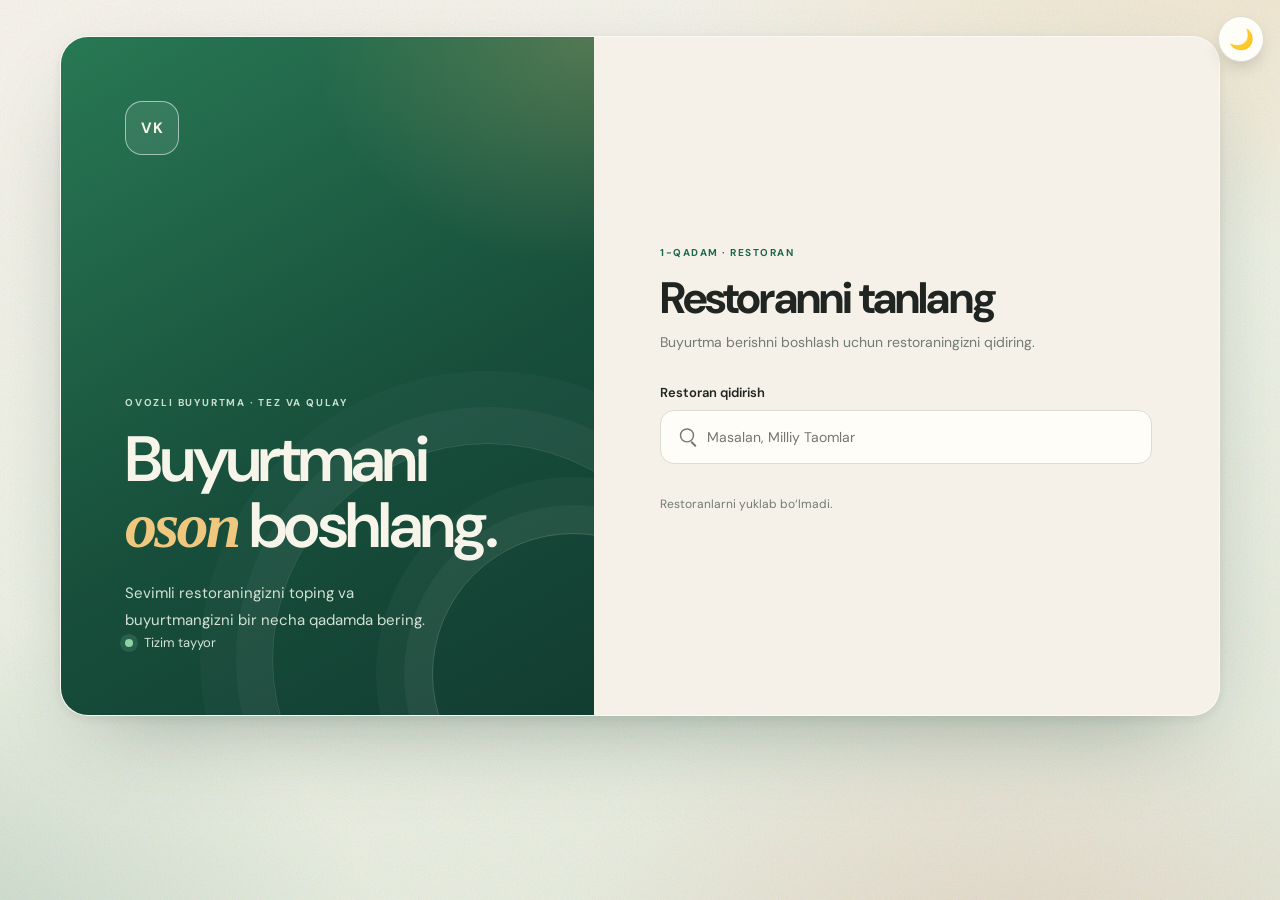
==== commit 81fc23be: "xff" ====
--- a/frontend/index.html
+++ b/frontend/index.html
@@ -10,24 +10,24 @@
     // Admin panellar bilan bir xil localStorage kaliti (vk_theme) ishlatiladi.
     try { document.documentElement.dataset.theme = localStorage.getItem("vk_theme") === "dark" ? "dark" : "light"; } catch (e) {}
   </script>
-  <link rel="stylesheet" href="styles.css" />
+  <link rel="stylesheet" href="styles.css?v=2" />
 </head>
 <body>
   <button class="theme-toggle" id="theme-toggle" type="button" title="Kun/Tun rejimini almashtirish" aria-label="Kun/Tun rejimini almashtirish">🌙</button>
-  <main class="shell tables-page">
-    <section class="intro-panel"> 
+  <main class="shell landing-page">
+    <section class="intro-panel">
       <div class="brand-mark" aria-label="VoiceKassa">VK</div>
-      <p class="eyebrow">UNIVERSAL VOICE SALES SYSTEM</p>
+      <p class="eyebrow">OVOZLI BUYURTMA · TEZ VA QULAY</p>
       <h1>Buyurtmani<br /><em>oson</em> boshlang.</h1>
-      <p class="intro-copy">Restoranni tanlang, keyin stolni belgilab buyurtma bering.</p>
+      <p class="intro-copy">Sevimli restoraningizni toping va buyurtmangizni bir necha qadamda bering.</p>
       <div class="status-line"><span class="status-dot"></span> Tizim tayyor</div>
     </section>
 
     <section class="entry-panel" aria-labelledby="restaurant-title">
       <div class="panel-heading">
-        <span class="step-label">01 / RESTORAN</span>
+        <span class="step-label">1-QADAM · RESTORAN</span>
         <h2 id="restaurant-title">Restoranni tanlang</h2>
-        <p>Buyurtma berish uchun avval restoranni tanlang.</p>
+        <p>Buyurtma berishni boshlash uchun restoraningizni qidiring.</p>
       </div>
 
       <form id="entry-form" novalidate>
@@ -40,9 +40,9 @@
 
         <div class="search-box" id="search-box">
           <div class="search-divider"><span>yoki</span></div>
-          <label for="restaurant-search">Restoranni nomidan toping</label>
+          <label for="restaurant-search">Restoran qidirish</label>
           <div class="search-row">
-            <input id="restaurant-search" type="text" placeholder="Restoran nomi... (masalan: Milliy)" autocomplete="off" />
+            <input id="restaurant-search" type="text" placeholder="Masalan, Milliy Taomlar" autocomplete="off" />
           </div>
           <div class="search-results" id="search-results" hidden></div>
         </div>
--- a/frontend/styles.css
+++ b/frontend/styles.css
@@ -5,7 +5,7 @@
 * { box-sizing: border-box; }
 [hidden] { display: none !important; }
 body { margin: 0; min-width: 320px; color: var(--ink); background-color: #eef2e6; background-image: radial-gradient(1100px 620px at 100% -12%, rgba(233,187,118,.30), transparent 58%), radial-gradient(980px 720px at -12% 112%, rgba(29,104,77,.22), transparent 56%), radial-gradient(760px 520px at 78% 108%, rgba(217,111,83,.16), transparent 60%), linear-gradient(165deg, #f8f4ec 0%, #eff3e6 52%, #e4eadb 100%); background-attachment: fixed; font-family: 'DM Sans', sans-serif; }
-body::before { content: ''; position: fixed; inset: 0; pointer-events: none; opacity: .5; background-image: url("data:image/svg+xml,%3Csvg xmlns='http://www.w3.org/2000/svg' width='180' height='180'%3E%3Cfilter id='n'%3E%3CfeTurbulence type='fractalNoise' baseFrequency='0.85' numOctaves='3' stitchTiles='stitch'/%3E%3C/filter%3E%3Crect width='100%25' height='100%25' filter='url(%23n)' opacity='0.32'/%3E%3C/svg%3E"); }
+body::before { content: ''; position: fixed; inset: 0; z-index: 0; pointer-events: none; opacity: .5; background-image: url("data:image/svg+xml,%3Csvg xmlns='http://www.w3.org/2000/svg' width='180' height='180'%3E%3Cfilter id='n'%3E%3CfeTurbulence type='fractalNoise' baseFrequency='0.85' numOctaves='3' stitchTiles='stitch'/%3E%3C/filter%3E%3Crect width='100%25' height='100%25' filter='url(%23n)' opacity='0.32'/%3E%3C/svg%3E"); }
 .shell { position: relative; display: grid; grid-template-columns: minmax(280px, .9fr) minmax(360px, 1.1fr); max-width: 1100px; min-height: 680px; margin: 5vh auto; overflow: hidden; background: var(--paper); border-radius: 22px; box-shadow: 0 30px 70px -22px rgba(16, 54, 40, .38), 0 2px 10px rgba(16, 54, 40, .10); }
 .intro-panel { display: flex; flex-direction: column; justify-content: space-between; padding: clamp(30px, 6vw, 72px); background: radial-gradient(520px 320px at 85% 6%, rgba(233,187,118,.20), transparent 60%), linear-gradient(160deg, #22734f 0%, #134c39 100%); color: #f7f4e9; position: relative; overflow: hidden; }
 .intro-panel::after { content: ''; position: absolute; width: 340px; height: 340px; right: -150px; bottom: -130px; border: 1px solid rgba(255,255,255,.25); border-radius: 50%; box-shadow: 0 0 0 34px rgba(255,255,255,.07), 0 0 0 68px rgba(255,255,255,.05); }
@@ -27,9 +27,10 @@
 /* Menyu sahifasi: chapda scroll bo'luvchi menyu, o'ngda doimiy (sticky) buyurtma
    qutisi. Menyu o'zi ichkarida aylanadi — butun sahqa tepa/pastga sakramaydi. */
 .menu-page .shell { overflow: visible; }
-/* Yuqoridagi doimiy panel: chapda "Stolni almashtirish", o'ngda kun/tun tugmasi.
-   Sticky — menyu aylanganda ham tepada qotib turadi va foydalanuvchi istalgan
-   paytda stolni almashtirib ro'yxatga qayta oladi. */
+/* Yuqoridagi doimiy panel: chapda "Stolni almashtirish", o'rtada VK brendi,
+   o'ngda kun/tun tugmasi. Sticky — menyu aylanganda ham tepada qotib turadi.
+   "Stolni almashtirish" havolasi FAQAT buyurtma qutisi bo'sh va buyurtma hali
+   yuborilmagan bo'lsa ko'rinadi (quti to'lsa yoki yuborilgach yashiriladi). */
 .menu-topbar {
   position: sticky;
   top: 0;
@@ -53,6 +54,10 @@
   white-space: nowrap;
 }
 .menu-back-link:hover { text-decoration: underline; }
+/* Havola yashirilganda (hidden) ham uning joyi saqlanib qolsin — aks holda
+   VK brendi chapga siljib, taom tanlaganda panel sakrab ketadi. Faqat menu
+   sahifasidagi havolaga tegishli. */
+.menu-topbar .menu-back-link[hidden] { display: block !important; visibility: hidden; }
 /* Topbar ichidagi kun/tun tugmasi oqimda (static) turadi — ekran burchagida suzmaydi. */
 .menu-topbar .theme-toggle {
   position: static;
@@ -116,6 +121,8 @@
 .table-button:disabled { cursor: not-allowed; filter: grayscale(.8); }
 .table-button:disabled .table-info small { color: var(--coral); }
 .table-button:disabled { cursor: not-allowed; opacity: .5; }
+.available-table-button { padding: 10px 16px; border: 1px solid var(--line); border-radius: 8px; background: var(--panel); color: var(--ink); cursor: pointer; font: inherit; font-size: 14px; }
+.available-table-button:hover, .available-table-button:focus-visible { border-color: var(--green); outline: none; box-shadow: 0 0 0 2px rgba(29,104,77,.18); }
 .menu-heading h3 { margin: 7px 0 12px; font-size: 20px; }
 /* Menyu bo'limlari (tablar): Ovqatlar / Ichimliklar / Mevalar / Shirinliklar.
    Tepada gorizontal tugmalar — bosilganda shu bo'lim ochiladi. sticky: menyu
@@ -170,6 +177,37 @@
 .primary-button strong { font-size: 22px; font-weight: 400; }
 .primary-button:hover { background: #bf5942; }
 .form-message, .voice-note { margin: 3px 0 0; color: var(--muted); font-size: 12px; }
+/* Mijozga oshxona bekor qilgani haqidagi xabar (menu.html #order-status). */
+.order-status { margin-top: 12px; padding: 12px 14px; border-radius: 12px; font-size: 14px; line-height: 1.6; border: 1px solid #e8b23f; background: #fdf3dd; color: #7a5410; }
+.order-status--cancelled { border-color: #d96f53; background: #fbe9e2; color: #8a3b26; }
+.order-status--warn { border-color: #e8b23f; background: #fdf3dd; color: #7a5410; }
+.order-status--paid { border-color: #7bb07a; background: #eaf5e9; color: #2f6b34; }
+html[data-theme='dark'] .order-status { background: #2a2415; border-color: #8a6d2b; color: #f0d48a; }
+html[data-theme='dark'] .order-status--cancelled { background: #38211b; border-color: #a05a44; color: #f0b6a3; }
+html[data-theme='dark'] .order-status--paid { background: #1d2a1e; border-color: #4c7a4f; color: #9fd3a2; }
+/* Mijoz to'lash bloki (menu.html #order-pay): ochiq buyurtma uchun Naqd/Karta/Onlayn. */
+.order-pay { margin-top: 12px; padding: 12px 14px; border: 1px dashed var(--green); border-radius: 12px; background: #f3f8f2; }
+.order-pay-title { margin: 0 0 8px; font-size: 13px; font-weight: 700; color: var(--ink); }
+.order-pay-actions { display: flex; flex-wrap: wrap; gap: 8px; }
+.pay-btn { flex: 1; min-width: 90px; padding: 10px 8px; border: 1px solid var(--green); border-radius: 10px; background: #fff; color: var(--green); font: inherit; font-size: 13px; font-weight: 700; cursor: pointer; }
+.pay-btn:hover { background: var(--green); color: #fff; }
+html[data-theme='dark'] .order-pay { background: #1c241b; border-color: #4c7a4f; }
+html[data-theme='dark'] .order-pay-title { color: var(--ink); }
+html[data-theme='dark'] .pay-btn { background: #232d22; color: #9fd3a2; border-color: #4c7a4f; }
+html[data-theme='dark'] .pay-btn:hover { background: var(--green); color: #fff; }
+/* Oshxona bir taomni o'chirganda mijozga beriladigan savol va tugmalari
+   (menu.html #order-status ichidagi #order-add-more / #order-cancel-own). */
+.order-status-ask { display: block; margin-top: 8px; font-weight: 700; }
+.order-status-actions { display: flex; flex-wrap: wrap; gap: 8px; margin-top: 8px; }
+.status-action-btn { flex: 1; min-width: 130px; padding: 9px 10px; border-radius: 10px; font: inherit; font-size: 13px; font-weight: 700; cursor: pointer; }
+.status-action-btn--add { border: 1px solid var(--green); background: #fff; color: var(--green); }
+.status-action-btn--add:hover { background: var(--green); color: #fff; }
+.status-action-btn--cancel { border: 1px solid var(--coral); background: #fff; color: var(--coral); }
+.status-action-btn--cancel:hover { background: var(--coral); color: #fff; }
+html[data-theme='dark'] .status-action-btn--add { background: #232d22; color: #9fd3a2; border-color: #4c7a4f; }
+html[data-theme='dark'] .status-action-btn--add:hover { background: var(--green); color: #fff; }
+html[data-theme='dark'] .status-action-btn--cancel { background: #38211b; color: #f0b6a3; border-color: #a05a44; }
+html[data-theme='dark'] .status-action-btn--cancel:hover { background: var(--coral); color: #fff; }
 @media (max-width: 700px) { .shell { grid-template-columns: 1fr; min-height: 100vh; margin: 0; box-shadow: none; } .intro-panel { min-height: 285px; padding: 28px 24px 30px; } .intro-panel h1 { margin: 14px 0 12px; font-size: 43px; } .intro-copy { font-size: 13px; } .entry-panel { padding: 38px 24px 44px; max-width: none; } .panel-heading p { margin-bottom: 24px; } }
 @media (max-width: 900px) { .tables-page .table-list { grid-template-columns: repeat(4, minmax(0, 1fr)); } .menu-page .menu-list { grid-template-columns: repeat(2, minmax(0, 1fr)); } .menu-layout { grid-template-columns: 1fr; gap: 20px; } .menu-page .menu-section { max-height: 60vh; } .order-side { position: static; } }
 @media (max-width: 500px) { .menu-list { grid-template-columns: 1fr; } }
@@ -406,3 +444,1169 @@
 html[data-theme='dark'] .menu-item b,
 html[data-theme='dark'] .staff-state { color: var(--green); }
 
+/* Restaurant picker landing page */
+.landing-page {
+  grid-template-columns: minmax(300px, .92fr) minmax(0, 1.08fr);
+  max-width: 1160px;
+  min-height: 680px;
+  margin: clamp(16px, 4vh, 40px) auto;
+  border: 1px solid rgba(255, 255, 255, .6);
+  border-radius: 28px;
+  box-shadow: 0 34px 90px -38px rgba(16, 54, 40, .42), 0 3px 12px rgba(16, 54, 40, .08);
+}
+.landing-page .intro-panel {
+  isolation: isolate;
+  padding: clamp(34px, 5vw, 68px);
+  background:
+    radial-gradient(440px 360px at 100% 0%, rgba(233, 187, 118, .26), transparent 64%),
+    linear-gradient(150deg, #287853 0%, #174e3b 58%, #123d31 100%);
+}
+.landing-page .intro-panel::before {
+  content: "";
+  position: absolute;
+  z-index: -1;
+  inset: auto -110px -160px auto;
+  width: 430px;
+  height: 430px;
+  border: 1px solid rgba(255, 255, 255, .13);
+  border-radius: 50%;
+  box-shadow: 0 0 0 36px rgba(255, 255, 255, .035), 0 0 0 72px rgba(255, 255, 255, .025);
+  pointer-events: none;
+}
+.landing-page .intro-panel::after {
+  width: 280px;
+  height: 280px;
+  right: -120px;
+  bottom: -100px;
+  border-color: rgba(255, 255, 255, .19);
+  box-shadow: 0 0 0 28px rgba(255, 255, 255, .045), 0 0 0 56px rgba(255, 255, 255, .03);
+}
+.landing-page .brand-mark {
+  width: 54px;
+  height: 54px;
+  border-radius: 17px;
+  background: rgba(255, 255, 255, .09);
+  font-size: 15px;
+}
+.landing-page .eyebrow {
+  margin-top: auto;
+  color: #c9dfd0;
+  font-size: 10px;
+  letter-spacing: 1.8px;
+}
+.landing-page .intro-panel h1 {
+  max-width: 430px;
+  margin: 18px 0 22px;
+  font-size: clamp(46px, 5vw, 68px);
+  line-height: 1.02;
+  letter-spacing: -2.7px;
+}
+.landing-page .intro-panel h1 em {
+  color: #f0c77f;
+}
+.landing-page .intro-copy {
+  max-width: 300px;
+  font-size: 15px;
+  line-height: 1.8;
+}
+.landing-page .status-line {
+  gap: 11px;
+  font-size: 13px;
+}
+.landing-page .status-dot {
+  background: #8ed3a8;
+  box-shadow: 0 0 0 5px rgba(142, 211, 168, .15);
+}
+.landing-page .entry-panel {
+  align-self: stretch;
+  display: flex;
+  flex-direction: column;
+  justify-content: center;
+  max-width: 620px;
+  margin: 0 auto;
+  padding: clamp(34px, 5vw, 72px);
+}
+.landing-page .step-label {
+  color: var(--green);
+  font-size: 10px;
+  letter-spacing: 1.5px;
+}
+.landing-page .panel-heading h2 {
+  margin: 14px 0 10px;
+  font-size: clamp(32px, 3.7vw, 44px);
+  letter-spacing: -1.8px;
+}
+.landing-page .panel-heading p {
+  margin-bottom: 30px;
+  line-height: 1.6;
+}
+.landing-page .search-box {
+  margin-top: 0;
+}
+.landing-page .search-divider,
+.landing-page .location-note {
+  display: none;
+}
+.landing-page .search-box label {
+  margin: 0 0 9px;
+  color: var(--ink);
+  font-size: 13px;
+  font-weight: 600;
+  letter-spacing: 0;
+  text-transform: none;
+}
+.landing-page .search-row {
+  position: relative;
+}
+.landing-page .search-row::before {
+  content: "";
+  position: absolute;
+  z-index: 1;
+  top: 50%;
+  left: 17px;
+  width: 16px;
+  height: 16px;
+  border: 2px solid var(--muted);
+  border-radius: 50%;
+  transform: translateY(-58%) scale(.72);
+  pointer-events: none;
+}
+.landing-page .search-row::after {
+  content: "";
+  position: absolute;
+  z-index: 1;
+  top: calc(50% + 6px);
+  left: 30px;
+  width: 7px;
+  height: 2px;
+  border-radius: 2px;
+  background: var(--muted);
+  transform: rotate(45deg);
+  pointer-events: none;
+}
+.landing-page .search-row input {
+  min-height: 54px;
+  padding: 14px 16px 14px 46px;
+  border: 1px solid var(--line);
+  border-radius: 14px;
+  background: var(--panel);
+  font-size: 14px;
+}
+.landing-page .search-row input:focus {
+  border-color: var(--green);
+  box-shadow: 0 0 0 4px rgba(29, 104, 77, .12);
+}
+.landing-page .search-results {
+  gap: 7px;
+  max-height: 300px;
+  margin-top: 13px;
+  padding: 1px 5px 1px 1px;
+  overscroll-behavior: contain;
+  scrollbar-color: var(--line) transparent;
+  scrollbar-width: thin;
+}
+.landing-page .search-result {
+  min-height: 58px;
+  padding: 9px 12px;
+  border-radius: 13px;
+  background: var(--panel);
+  transition: border-color .18s, box-shadow .18s, transform .18s, background .18s;
+}
+.landing-page .search-result:hover {
+  border-color: rgba(29, 104, 77, .5);
+  box-shadow: 0 7px 18px -12px rgba(16, 54, 40, .5);
+  background: var(--panel);
+  transform: translateY(-1px);
+}
+.landing-page .search-result-icon {
+  width: 40px;
+  height: 40px;
+  border-radius: 12px;
+  background: rgba(29, 104, 77, .09);
+}
+.landing-page .search-result-body {
+  gap: 4px;
+}
+.landing-page .search-result-body strong {
+  font-size: 13px;
+}
+.landing-page .search-result-body small {
+  font-size: 11px;
+}
+.landing-page .search-result-arrow {
+  display: grid;
+  place-items: center;
+  width: 30px;
+  height: 30px;
+  border-radius: 50%;
+  background: rgba(29, 104, 77, .07);
+  color: var(--green);
+}
+.landing-page .form-message {
+  margin-top: 8px;
+}
+html[data-theme='dark'] .landing-page {
+  border-color: rgba(255, 255, 255, .04);
+  box-shadow: 0 34px 90px -38px rgba(0, 0, 0, .8);
+}
+html[data-theme='dark'] .landing-page .intro-panel {
+  background:
+    radial-gradient(440px 360px at 100% 0%, rgba(201, 162, 75, .2), transparent 64%),
+    linear-gradient(150deg, #1b4434 0%, #122f26 58%, #0e241e 100%);
+}
+html[data-theme='dark'] .landing-page .intro-panel h1 em {
+  color: #e9bb76;
+}
+html[data-theme='dark'] .landing-page .search-result {
+  background: #141920;
+}
+html[data-theme='dark'] .landing-page .search-result:hover {
+  border-color: var(--green);
+  background: #19221f;
+}
+html[data-theme='dark'] .landing-page .search-result-icon,
+html[data-theme='dark'] .landing-page .search-result-arrow {
+  background: rgba(60, 182, 131, .12);
+}
+html[data-theme='dark'] .landing-page .search-row input:focus {
+  box-shadow: 0 0 0 4px rgba(60, 182, 131, .15);
+}
+@media (max-width: 700px) {
+  .landing-page {
+    grid-template-columns: 1fr;
+    min-height: 100vh;
+    margin: 0;
+    border: 0;
+    border-radius: 0;
+  }
+  .landing-page .intro-panel {
+    min-height: 310px;
+    padding: 25px 26px 28px;
+  }
+  .landing-page .brand-mark {
+    width: 46px;
+    height: 46px;
+    border-radius: 14px;
+  }
+  .landing-page .eyebrow {
+    margin-top: 28px;
+    font-size: 9px;
+  }
+  .landing-page .intro-panel h1 {
+    margin: 12px 0;
+    font-size: clamp(42px, 10vw, 54px);
+    letter-spacing: -2px;
+  }
+  .landing-page .intro-copy {
+    max-width: 320px;
+    font-size: 13px;
+    line-height: 1.6;
+  }
+  .landing-page .status-line {
+    position: absolute;
+    right: 24px;
+    bottom: 30px;
+    font-size: 11px;
+  }
+  .landing-page .entry-panel {
+    align-self: start;
+    padding: 34px 24px 44px;
+  }
+  .landing-page .panel-heading p {
+    margin-bottom: 24px;
+  }
+}
+@media (max-width: 380px) {
+  .landing-page .intro-panel {
+    min-height: 300px;
+    padding-inline: 20px;
+  }
+  .landing-page .status-line {
+    right: 18px;
+  }
+  .landing-page .entry-panel {
+    padding-inline: 18px;
+  }
+}
+@media (min-width: 701px) and (max-height: 760px) {
+  .landing-page {
+    min-height: calc(100vh - 32px);
+    margin-block: 16px;
+  }
+  .landing-page .intro-panel {
+    padding: 30px clamp(32px, 4vw, 52px);
+  }
+  .landing-page .eyebrow {
+    margin-top: auto;
+  }
+  .landing-page .intro-panel h1 {
+    margin: 12px 0 16px;
+    font-size: clamp(42px, 5vw, 58px);
+  }
+  .landing-page .entry-panel {
+    padding: 30px clamp(30px, 4vw, 54px);
+  }
+  .landing-page .panel-heading h2 {
+    margin-top: 10px;
+    font-size: clamp(30px, 3.4vw, 40px);
+  }
+  .landing-page .panel-heading p {
+    margin-bottom: 20px;
+  }
+  .landing-page .search-results {
+    max-height: 220px;
+  }
+}
+@media (prefers-reduced-motion: reduce) {
+  .landing-page .search-result,
+  .landing-page .search-result-arrow,
+  .theme-toggle {
+    transition: none;
+  }
+}
+
+/* Reservation / table access page */
+.reservation-topbar {
+  display: grid;
+  grid-template-columns: minmax(0, 1fr) auto minmax(0, 1fr);
+  align-items: center;
+  max-width: 1160px;
+  margin: 18px auto 0;
+  padding: 8px 18px;
+  border-radius: 18px;
+}
+.reservation-topbar .menu-back-link {
+  justify-self: start;
+  font-size: 13px;
+}
+.reservation-brand {
+  display: inline-flex;
+  align-items: center;
+  gap: 9px;
+  color: var(--ink);
+  font-size: 14px;
+  font-weight: 700;
+  letter-spacing: -.3px;
+  text-decoration: none;
+}
+.reservation-brand-mark {
+  display: grid;
+  place-items: center;
+  width: 32px;
+  height: 32px;
+  border-radius: 10px;
+  background: var(--green);
+  color: #fff;
+  font-size: 11px;
+  letter-spacing: .5px;
+}
+.reservation-topbar .theme-toggle {
+  justify-self: end;
+  flex: 0 0 40px;
+  width: 40px;
+  height: 40px;
+  margin-left: 0;
+  font-size: 17px;
+}
+.reservation-page {
+  grid-template-columns: minmax(300px, .92fr) minmax(0, 1.08fr);
+  max-width: 1160px;
+  min-height: 620px;
+  margin: 14px auto 40px;
+  border: 1px solid rgba(255, 255, 255, .6);
+  border-radius: 28px;
+  box-shadow: 0 34px 90px -38px rgba(16, 54, 40, .42), 0 3px 12px rgba(16, 54, 40, .08);
+}
+.reservation-page .intro-panel {
+  isolation: isolate;
+  padding: clamp(34px, 5vw, 68px);
+  background:
+    radial-gradient(440px 360px at 100% 0%, rgba(233, 187, 118, .26), transparent 64%),
+    linear-gradient(150deg, #287853 0%, #174e3b 58%, #123d31 100%);
+}
+.reservation-page .intro-panel::before {
+  content: "";
+  position: absolute;
+  z-index: -1;
+  inset: auto -110px -160px auto;
+  width: 430px;
+  height: 430px;
+  border: 1px solid rgba(255, 255, 255, .13);
+  border-radius: 50%;
+  box-shadow: 0 0 0 36px rgba(255, 255, 255, .035), 0 0 0 72px rgba(255, 255, 255, .025);
+  pointer-events: none;
+}
+.reservation-page .intro-panel::after {
+  width: 280px;
+  height: 280px;
+  right: -120px;
+  bottom: -100px;
+  border-color: rgba(255, 255, 255, .19);
+  box-shadow: 0 0 0 28px rgba(255, 255, 255, .045), 0 0 0 56px rgba(255, 255, 255, .03);
+}
+.reservation-page .brand-mark {
+  width: 54px;
+  height: 54px;
+  border-radius: 17px;
+  background: rgba(255, 255, 255, .09);
+  font-size: 15px;
+}
+.reservation-page .eyebrow {
+  margin-top: auto;
+  color: #c9dfd0;
+  font-size: 10px;
+  letter-spacing: 1.8px;
+}
+.reservation-page .intro-panel h1 {
+  max-width: 430px;
+  margin: 18px 0 22px;
+  font-size: clamp(42px, 4.7vw, 64px);
+  line-height: 1.03;
+  letter-spacing: -2.6px;
+}
+.reservation-page .intro-panel h1 em {
+  color: #f0c77f;
+}
+.reservation-page .intro-copy {
+  max-width: 310px;
+  font-size: 15px;
+  line-height: 1.8;
+}
+.reservation-page .status-line {
+  gap: 11px;
+  font-size: 13px;
+}
+.reservation-page .status-dot {
+  background: #8ed3a8;
+  box-shadow: 0 0 0 5px rgba(142, 211, 168, .15);
+}
+.reservation-page .entry-panel {
+  align-self: stretch;
+  display: flex;
+  flex-direction: column;
+  justify-content: center;
+  max-width: 620px;
+  margin: 0 auto;
+  padding: clamp(34px, 5vw, 72px);
+}
+.reservation-page .step-label {
+  color: var(--green);
+  font-size: 10px;
+  letter-spacing: 1.5px;
+}
+.reservation-page .panel-heading h2 {
+  margin: 14px 0 10px;
+  font-size: clamp(32px, 3.7vw, 44px);
+  letter-spacing: -1.8px;
+}
+.reservation-page .panel-heading p {
+  margin-bottom: 24px;
+  line-height: 1.6;
+}
+.reservation-page form {
+  gap: 12px;
+}
+.reservation-page .table-section,
+.reservation-page #available-tables-section {
+  margin: 0;
+  padding: 20px;
+  border: 1px solid var(--line);
+  border-radius: 18px;
+  background: rgba(255, 255, 255, .32);
+}
+.reservation-page .table-section h3,
+.reservation-page #available-tables-section h3 {
+  margin: 0 0 7px;
+  font-size: 18px;
+  letter-spacing: -.3px;
+}
+.reservation-help {
+  margin: 0 0 14px;
+  color: var(--muted);
+  font-size: 13px;
+  line-height: 1.55;
+}
+.reservation-page #booking-code {
+  min-height: 64px;
+  padding: 14px 16px;
+  border-radius: 14px;
+  background: var(--panel);
+  font-size: 22px;
+  font-weight: 700;
+  letter-spacing: .55em;
+  text-align: center;
+}
+.reservation-page #booking-code::placeholder {
+  font-size: 13px;
+  font-weight: 400;
+  letter-spacing: 0;
+}
+.reservation-page #booking-code:focus {
+  box-shadow: 0 0 0 4px rgba(29, 104, 77, .12);
+}
+.reservation-page .secondary-button {
+  display: flex;
+  align-items: center;
+  justify-content: space-between;
+  width: 100%;
+  margin-top: 12px;
+  padding: 13px 15px;
+  border: 1px solid var(--line);
+  border-radius: 13px;
+  background: var(--panel);
+  color: var(--green);
+  cursor: pointer;
+  font: inherit;
+  font-size: 13px;
+  font-weight: 700;
+  transition: border-color .18s, background .18s, transform .18s;
+}
+.reservation-page .secondary-button strong {
+  font-size: 19px;
+  font-weight: 400;
+}
+.reservation-page .secondary-button:hover {
+  transform: translateY(-1px);
+  border-color: var(--green);
+  background: rgba(29, 104, 77, .06);
+}
+.reservation-page .location-note {
+  margin: 0;
+  padding: 12px 14px;
+  border-radius: 12px;
+  background: rgba(29, 104, 77, .06);
+  line-height: 1.5;
+}
+.reservation-page .form-message {
+  margin: 0;
+  line-height: 1.5;
+}
+.reservation-page .primary-button {
+  margin-top: 2px;
+  padding: 15px 17px;
+  border-radius: 14px;
+  background: var(--green);
+  transition: background .18s, transform .18s;
+}
+.reservation-page .primary-button:hover {
+  transform: translateY(-1px);
+  background: #17583f;
+}
+.reservation-page .primary-button strong {
+  font-size: 20px;
+}
+.reservation-page #available-tables-section .reservation-help {
+  margin-bottom: 12px;
+}
+.reservation-page #available-tables-grid {
+  display: grid;
+  grid-template-columns: repeat(auto-fit, minmax(145px, 1fr));
+  gap: 9px;
+}
+.reservation-page .available-table-card {
+  position: relative;
+  display: grid;
+  grid-template-rows: 132px auto;
+  min-width: 0;
+  min-height: 210px;
+  padding: 0;
+  overflow: hidden;
+  border: 1px solid var(--line);
+  border-radius: 16px;
+  background: var(--panel);
+  color: var(--ink);
+  cursor: pointer;
+  font: inherit;
+  text-align: left;
+  transition: border-color .18s, box-shadow .18s, transform .18s;
+}
+.reservation-page .available-table-card:hover,
+.reservation-page .available-table-card:focus-visible {
+  transform: translateY(-2px);
+  border-color: var(--green);
+  outline: none;
+  box-shadow: 0 10px 24px -16px rgba(16, 54, 40, .65), 0 0 0 2px rgba(29, 104, 77, .12);
+}
+.reservation-page .available-table-image {
+  width: 100%;
+  height: 132px;
+  object-fit: cover;
+  transition: transform .25s;
+}
+.reservation-page .available-table-card:hover .available-table-image {
+  transform: scale(1.04);
+}
+.reservation-page .available-table-capacity {
+  position: absolute;
+  top: 10px;
+  right: 10px;
+  padding: 6px 9px;
+  border: 1px solid rgba(255, 255, 255, .25);
+  border-radius: 999px;
+  background: rgba(18, 30, 24, .72);
+  color: #fff;
+  font-size: 10px;
+  font-weight: 700;
+  backdrop-filter: blur(8px);
+}
+.reservation-page .available-table-details {
+  display: flex;
+  align-items: center;
+  justify-content: space-between;
+  gap: 8px;
+  min-width: 0;
+  padding: 11px 12px;
+}
+.reservation-page .available-table-details strong {
+  overflow: hidden;
+  font-size: 13px;
+  text-overflow: ellipsis;
+  white-space: nowrap;
+}
+.reservation-page .available-table-details small {
+  flex: 0 0 auto;
+  color: var(--muted);
+  font-size: 10px;
+}
+.reservation-page .available-table-arrow {
+  display: grid;
+  place-items: center;
+  flex: 0 0 28px;
+  width: 28px;
+  height: 28px;
+  border-radius: 50%;
+  background: rgba(29, 104, 77, .08);
+  color: var(--green);
+  font-size: 15px;
+  transition: transform .18s;
+}
+.reservation-page .available-table-card:hover .available-table-arrow {
+  transform: translateX(2px);
+}
+.reservation-page .reservation-empty {
+  margin-top: 12px;
+  text-align: center;
+}
+html[data-theme='dark'] .reservation-topbar {
+  border-color: var(--line);
+  background: var(--panel);
+}
+html[data-theme='dark'] .reservation-brand-mark {
+  color: #08251b;
+}
+html[data-theme='dark'] .reservation-page {
+  border-color: rgba(255, 255, 255, .04);
+  box-shadow: 0 34px 90px -38px rgba(0, 0, 0, .8);
+}
+html[data-theme='dark'] .reservation-page .intro-panel {
+  background:
+    radial-gradient(440px 360px at 100% 0%, rgba(201, 162, 75, .2), transparent 64%),
+    linear-gradient(150deg, #1b4434 0%, #122f26 58%, #0e241e 100%);
+}
+html[data-theme='dark'] .reservation-page .intro-panel h1 em {
+  color: #e9bb76;
+}
+html[data-theme='dark'] .reservation-page .table-section,
+html[data-theme='dark'] .reservation-page #available-tables-section {
+  background: rgba(255, 255, 255, .025);
+}
+html[data-theme='dark'] .reservation-page #booking-code:focus {
+  box-shadow: 0 0 0 4px rgba(60, 182, 131, .15);
+}
+html[data-theme='dark'] .reservation-page .secondary-button:hover {
+  background: rgba(60, 182, 131, .1);
+}
+html[data-theme='dark'] .reservation-page .available-table-card:hover,
+html[data-theme='dark'] .reservation-page .available-table-card:focus-visible {
+  box-shadow: 0 10px 24px -16px rgba(0, 0, 0, .8), 0 0 0 2px rgba(60, 182, 131, .16);
+}
+html[data-theme='dark'] .reservation-page .primary-button {
+  color: #08251b;
+}
+html[data-theme='dark'] .reservation-page .primary-button:hover {
+  background: #4bc493;
+}
+html[data-theme='dark'] .reservation-page .location-note {
+  background: rgba(60, 182, 131, .08);
+}
+@media (max-width: 900px) {
+  .reservation-page {
+    grid-template-columns: minmax(270px, .85fr) minmax(0, 1.15fr);
+  }
+}
+@media (max-width: 700px) {
+  .reservation-topbar {
+    margin: 0;
+    border-radius: 0 0 16px 16px;
+  }
+  .reservation-page {
+    grid-template-columns: 1fr;
+    min-height: 100vh;
+    margin: 0;
+    border: 0;
+    border-radius: 0;
+  }
+  .reservation-page .intro-panel {
+    min-height: 300px;
+    padding: 25px 26px 28px;
+  }
+  .reservation-page .brand-mark {
+    width: 46px;
+    height: 46px;
+    border-radius: 14px;
+  }
+  .reservation-page .eyebrow {
+    margin-top: 25px;
+    font-size: 9px;
+  }
+  .reservation-page .intro-panel h1 {
+    margin: 12px 0;
+    font-size: clamp(40px, 9vw, 52px);
+    letter-spacing: -2px;
+  }
+  .reservation-page .intro-copy {
+    max-width: 320px;
+    font-size: 13px;
+    line-height: 1.6;
+  }
+  .reservation-page .status-line {
+    position: absolute;
+    right: 24px;
+    bottom: 30px;
+    font-size: 11px;
+  }
+  .reservation-page .entry-panel {
+    align-self: start;
+    padding: 34px 24px 44px;
+  }
+}
+@media (max-width: 380px) {
+  .reservation-topbar {
+    gap: 8px;
+    padding-inline: 12px;
+  }
+  .reservation-topbar .menu-back-link {
+    font-size: 12px;
+  }
+  .reservation-brand {
+    gap: 6px;
+    font-size: 12px;
+  }
+  .reservation-brand-mark {
+    width: 29px;
+    height: 29px;
+  }
+  .reservation-page .intro-panel {
+    min-height: 290px;
+    padding-inline: 20px;
+  }
+  .reservation-page .status-line {
+    right: 18px;
+  }
+  .reservation-page .entry-panel {
+    padding-inline: 18px;
+  }
+  .reservation-page .table-section,
+  .reservation-page #available-tables-section {
+    padding: 16px;
+  }
+}
+@media (min-width: 701px) and (max-height: 760px) {
+  .reservation-topbar {
+    margin-top: 12px;
+  }
+  .reservation-page {
+    min-height: calc(100vh - 100px);
+    margin-top: 10px;
+  }
+  .reservation-page .intro-panel {
+    padding: 28px clamp(30px, 4vw, 50px);
+  }
+  .reservation-page .intro-panel h1 {
+    margin: 12px 0 16px;
+    font-size: clamp(40px, 4.5vw, 56px);
+  }
+  .reservation-page .entry-panel {
+    padding: 28px clamp(28px, 4vw, 50px);
+  }
+  .reservation-page .panel-heading p {
+    margin-bottom: 16px;
+  }
+}
+@media (prefers-reduced-motion: reduce) {
+  .reservation-page .secondary-button,
+  .reservation-page .primary-button,
+  .reservation-page .available-table-card,
+  .reservation-page .available-table-image,
+  .reservation-page .available-table-arrow {
+    transition: none;
+  }
+}
+
+/* Restaurant menu and order workspace */
+.menu-page-topbar {
+  display: grid;
+  grid-template-columns: minmax(0, 1fr) auto minmax(0, 1fr);
+  align-items: center;
+  max-width: 1360px;
+  margin: 0 auto 12px;
+  padding: 10px clamp(18px, 3vw, 32px);
+  border-radius: 0 0 18px 18px;
+}
+.menu-page-topbar .menu-back-link {
+  justify-self: start;
+  font-size: 13px;
+}
+.menu-brand {
+  display: inline-flex;
+  align-items: center;
+  gap: 9px;
+  color: var(--ink);
+  font-size: 14px;
+  font-weight: 700;
+  letter-spacing: -.3px;
+}
+.menu-brand-mark {
+  display: grid;
+  place-items: center;
+  width: 32px;
+  height: 32px;
+  border-radius: 10px;
+  background: var(--green);
+  color: #fff;
+  font-size: 11px;
+  letter-spacing: .5px;
+}
+.menu-page-topbar .theme-toggle {
+  justify-self: end;
+}
+.menu-page {
+  max-width: 1360px;
+  min-height: calc(100vh - 76px);
+  margin: 0 auto;
+  padding-bottom: 36px;
+}
+.menu-page .entry-panel {
+  max-width: none;
+  margin: 0 auto;
+  padding: clamp(22px, 3vw, 42px);
+}
+.menu-page .panel-heading {
+  padding-bottom: 22px;
+}
+.menu-page .step-label {
+  color: var(--green);
+  font-size: 10px;
+  letter-spacing: 1.6px;
+}
+.menu-page #restaurant-title {
+  display: inline-flex;
+  width: fit-content;
+  margin: 12px 0 6px;
+  padding: 7px 12px;
+  border-radius: 999px;
+  background: rgba(29, 104, 77, .08);
+  color: var(--green);
+  font-size: 13px;
+  font-weight: 700;
+  letter-spacing: 0;
+}
+.menu-page #menu-page-title {
+  margin: 3px 0 8px;
+  color: var(--ink);
+  font-size: clamp(34px, 4vw, 48px);
+  letter-spacing: -1.8px;
+  line-height: 1.05;
+}
+.menu-page .panel-heading p {
+  margin: 0;
+  font-size: 14px;
+  line-height: 1.6;
+}
+.menu-page .menu-layout {
+  grid-template-columns: minmax(0, 1fr) 350px;
+  gap: 24px;
+}
+.menu-page .menu-section {
+  max-height: none;
+  margin: 0;
+  padding: 0;
+  overflow: visible;
+  border: 0;
+}
+.menu-page .menu-tabs {
+  flex-wrap: nowrap;
+  gap: 9px;
+  margin: 0 0 15px;
+  padding: 8px;
+  border: 1px solid var(--line);
+  border-radius: 16px;
+  background: var(--panel);
+  overflow-x: auto;
+  scrollbar-width: thin;
+  top: 72px;
+}
+.menu-page .menu-tab {
+  flex: 0 0 auto;
+  padding: 10px 18px;
+  border-radius: 999px;
+  background: var(--panel);
+  font-size: 13px;
+}
+.menu-page .menu-tab.active {
+  background: var(--green);
+  color: #fff;
+}
+.menu-page .menu-list {
+  grid-template-columns: repeat(3, minmax(0, 1fr));
+  gap: 15px;
+}
+.menu-page .menu-item {
+  grid-template-columns: minmax(0, 1fr);
+  grid-template-rows: 154px auto auto;
+  gap: 0;
+  min-width: 0;
+  padding: 0 13px 13px;
+  border: 1px solid var(--line);
+  border-radius: 18px;
+  background: var(--panel);
+  box-shadow: 0 8px 24px -20px rgba(16, 54, 40, .4);
+  transition: transform .18s, border-color .18s, box-shadow .18s;
+}
+.menu-page .menu-item:hover,
+.menu-page .menu-item:focus-visible {
+  transform: translateY(-2px);
+  border-color: rgba(29, 104, 77, .55);
+  box-shadow: 0 14px 28px -20px rgba(16, 54, 40, .62);
+}
+.menu-page .menu-item.selected {
+  border-color: var(--green);
+  box-shadow: 0 0 0 2px rgba(29, 104, 77, .4);
+}
+.menu-page .menu-item img {
+  grid-column: 1 / -1;
+  grid-row: 1;
+  width: calc(100% + 26px);
+  height: 154px;
+  margin: 0 -13px 12px;
+  border-radius: 17px 17px 0 0;
+  object-fit: cover;
+}
+.menu-page .food-info {
+  grid-column: 1 / -1;
+  grid-row: 2;
+  align-content: center;
+  gap: 4px;
+  min-width: 0;
+}
+.menu-page .food-info strong {
+  font-size: 14px;
+}
+.menu-page .food-info small {
+  font-size: 11px;
+}
+.menu-page .menu-item b {
+  grid-column: 1 / -1;
+  grid-row: 3;
+  align-self: end;
+  margin-top: 9px;
+  color: var(--green);
+  font-size: 13px;
+}
+.menu-page .item-check {
+  top: 10px;
+  right: 10px;
+  width: 28px;
+  height: 28px;
+  box-shadow: 0 3px 12px rgba(0, 0, 0, .2);
+}
+.menu-page .order-side {
+  top: 82px;
+  padding: 18px;
+  border: 1px solid var(--line);
+  border-radius: 22px;
+  background: var(--panel);
+  box-shadow: 0 18px 40px -32px rgba(16, 54, 40, .55);
+}
+.menu-page .method-tabs {
+  gap: 5px;
+  margin: 0 0 14px;
+  padding: 4px;
+  border: 0;
+  border-radius: 14px;
+  background: var(--paper);
+}
+.menu-page .method-tab {
+  flex: 1;
+  margin: 0;
+  padding: 10px 12px;
+  border: 0;
+  border-radius: 10px;
+  color: var(--muted);
+  font-size: 13px;
+  text-align: center;
+  transition: background .18s, color .18s, box-shadow .18s;
+}
+.menu-page .method-tab.active {
+  background: var(--panel);
+  color: var(--green);
+  box-shadow: 0 2px 8px rgba(18, 40, 28, .09);
+}
+.menu-page .order-box {
+  margin-top: 0;
+  border-radius: 16px;
+  background: var(--panel);
+}
+.menu-page .order-box-head {
+  padding: 13px 15px 0;
+}
+.menu-page .order-box-head label {
+  color: var(--ink);
+  font-size: 12px;
+  letter-spacing: .3px;
+}
+.menu-page .order-box #order-text {
+  min-height: 115px;
+  padding: 12px 15px 15px;
+  font-size: 14px;
+  line-height: 1.6;
+}
+.menu-page .primary-button {
+  margin-top: 14px;
+  padding: 15px 17px;
+  border-radius: 14px;
+  background: var(--green);
+  transition: transform .18s, background .18s;
+}
+.menu-page .primary-button:hover {
+  transform: translateY(-1px);
+  background: #17583f;
+}
+.menu-page .primary-button strong {
+  font-size: 20px;
+}
+.menu-page .form-message {
+  line-height: 1.5;
+}
+.menu-page .order-status,
+.menu-page .order-pay {
+  border-radius: 14px;
+}
+html[data-theme='dark'] .menu-brand-mark {
+  color: #08251b;
+}
+html[data-theme='dark'] .menu-page #restaurant-title {
+  background: rgba(60, 182, 131, .13);
+}
+html[data-theme='dark'] .menu-page .menu-item {
+  background: #141920;
+  box-shadow: 0 10px 30px -25px rgba(0, 0, 0, .8);
+}
+html[data-theme='dark'] .menu-page .menu-item:hover,
+html[data-theme='dark'] .menu-page .menu-item:focus-visible {
+  border-color: var(--green);
+  box-shadow: 0 14px 28px -20px rgba(0, 0, 0, .9);
+}
+html[data-theme='dark'] .menu-page .menu-item.selected {
+  box-shadow: 0 0 0 2px rgba(60, 182, 131, .4);
+}
+html[data-theme='dark'] .menu-page .menu-tabs {
+  background: #151a20;
+}
+html[data-theme='dark'] .menu-page .menu-tab {
+  background: var(--panel);
+  color: var(--ink);
+}
+html[data-theme='dark'] .menu-page .menu-tab.active {
+  background: var(--green);
+  color: #08251b;
+}
+html[data-theme='dark'] .menu-page .order-side {
+  background: #151a20;
+}
+html[data-theme='dark'] .menu-page .method-tabs {
+  background: #0f1419;
+}
+html[data-theme='dark'] .menu-page .method-tab.active {
+  background: #27322d;
+  color: #8de0b6;
+  box-shadow: none;
+}
+html[data-theme='dark'] .menu-page .primary-button {
+  color: #08251b;
+}
+html[data-theme='dark'] .menu-page .primary-button:hover {
+  background: #4bc493;
+}
+@media (max-width: 900px) {
+  .menu-page .menu-layout {
+    grid-template-columns: minmax(0, 1fr);
+    gap: 20px;
+  }
+  .menu-page .menu-list {
+    grid-template-columns: repeat(auto-fit, minmax(190px, 1fr));
+  }
+  .menu-page .order-side {
+    position: static;
+  }
+}
+@media (max-width: 700px) {
+  .menu-page-topbar .menu-back-link {
+    min-width: 0;
+    max-width: 100%;
+    overflow: hidden;
+    font-size: 11px;
+    text-overflow: ellipsis;
+  }
+  .menu-page .entry-panel {
+    padding: 24px 20px 40px;
+  }
+  .menu-page .menu-tabs {
+    flex-wrap: wrap;
+    overflow: visible;
+  }
+  .menu-page .menu-tab {
+    flex: 1 1 calc(50% - 9px);
+    text-align: center;
+  }
+  .menu-page .menu-page-title {
+    font-size: 34px;
+  }
+  .menu-page .menu-list {
+    grid-template-columns: repeat(2, minmax(0, 1fr));
+    gap: 12px;
+  }
+  .menu-page .menu-item {
+    grid-template-rows: 138px auto;
+    padding-inline: 11px;
+  }
+  .menu-page .menu-item img {
+    width: calc(100% + 22px);
+    height: 138px;
+    margin-inline: -11px;
+  }
+  .menu-page .menu-item b {
+    font-size: 12px;
+  }
+  .menu-page .order-side {
+    padding: 15px;
+  }
+}
+@media (max-width: 380px) {
+  .menu-page .menu-list {
+    grid-template-columns: minmax(0, 1fr);
+  }
+  .menu-page .menu-item {
+    grid-template-rows: 170px auto;
+  }
+  .menu-page .menu-item img {
+    height: 170px;
+  }
+}
+@media (prefers-reduced-motion: reduce) {
+  .menu-page .menu-item,
+  .menu-page .method-tab,
+  .menu-page .primary-button {
+    transition: none;
+  }
+}
